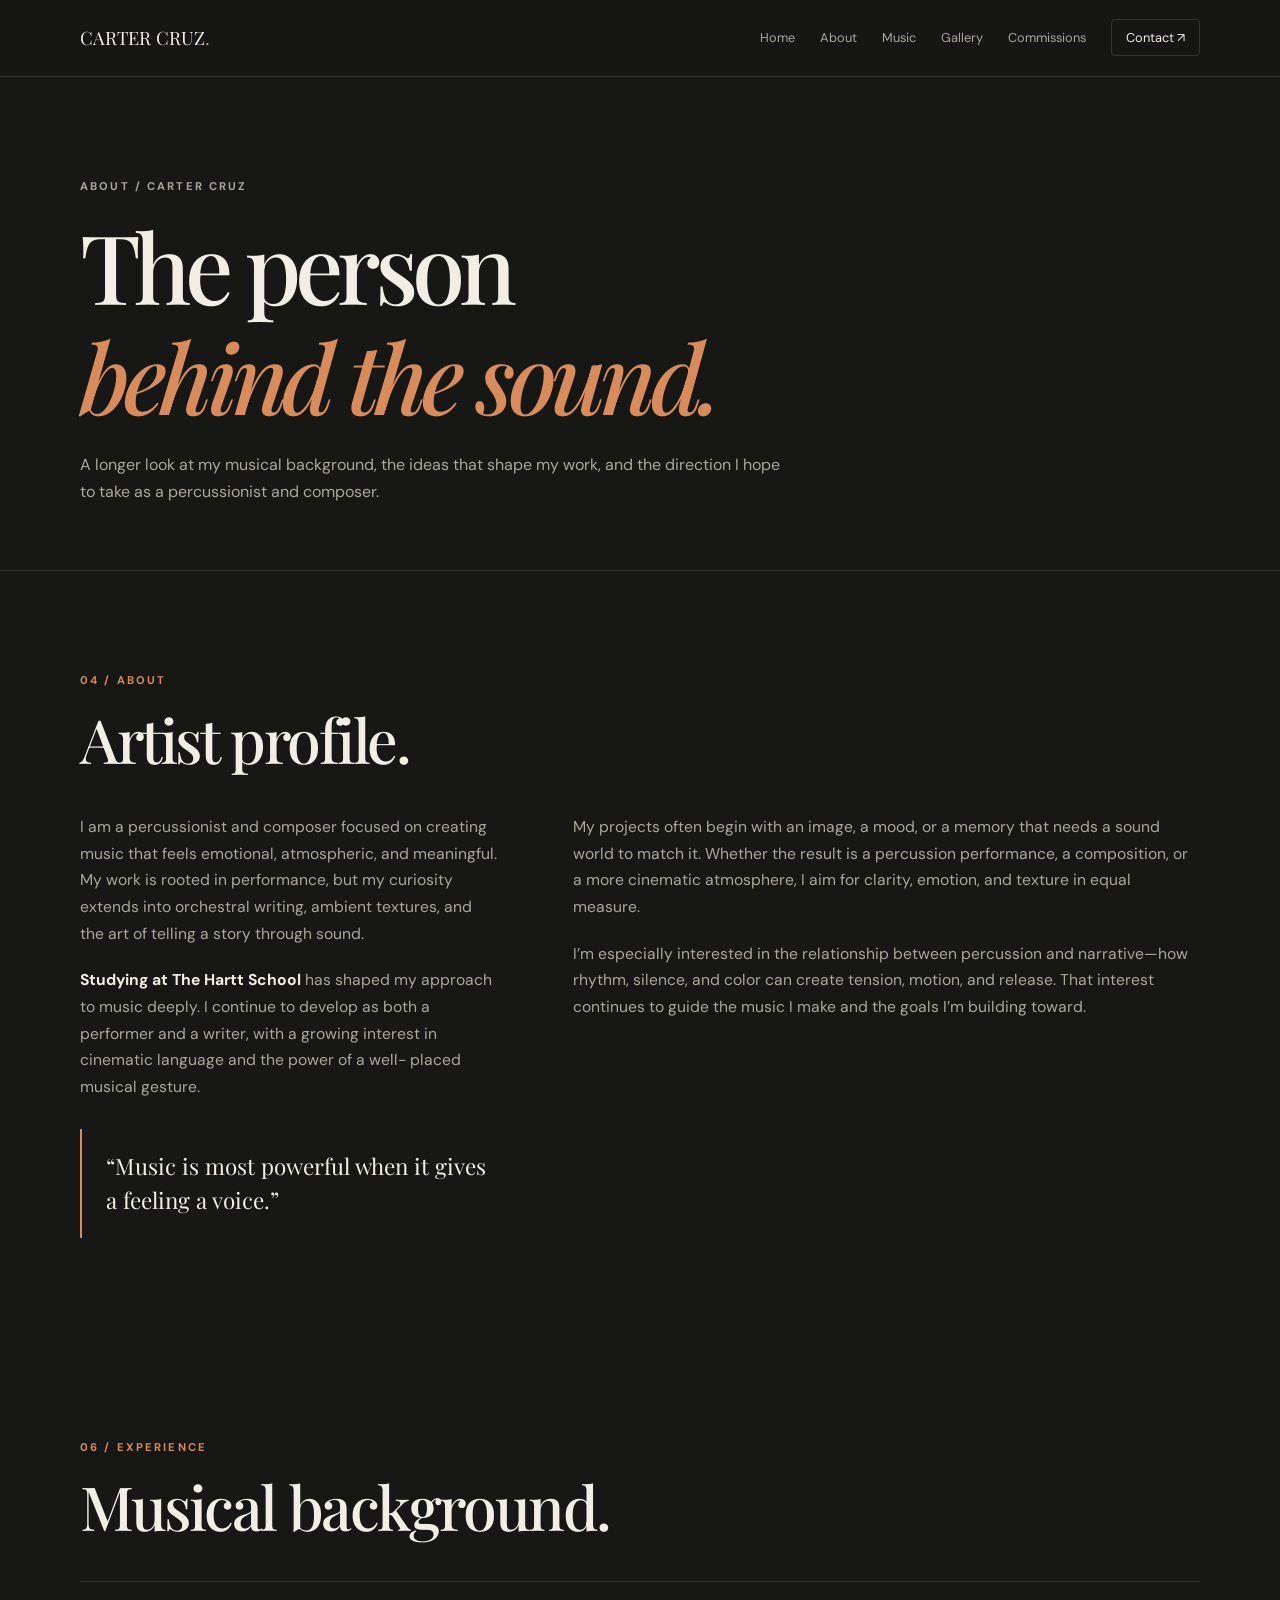
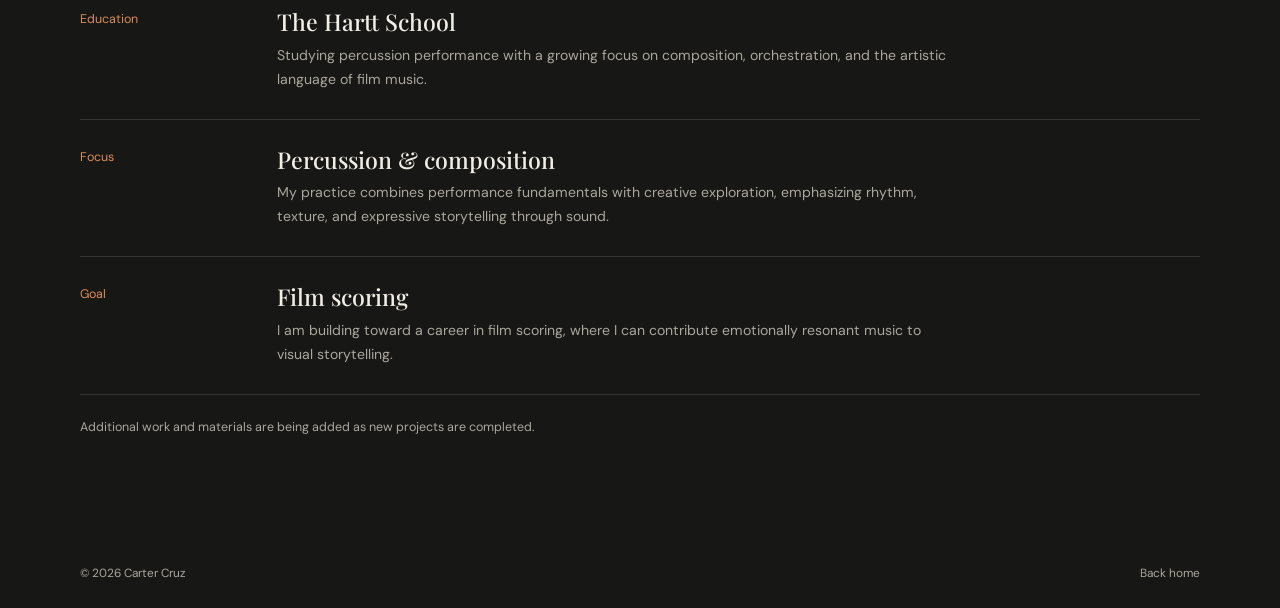
==== about.html @ 33a4e6c2 "Add files via upload" ====
<!DOCTYPE html>
<html lang="en">
<head>
  <meta charset="UTF-8">
  <meta name="viewport" content="width=device-width, initial-scale=1">
  <meta name="theme-color" content="#171715">
  <title>About | Carter Cruz</title>
  <meta name="description" content="Biography and musical background of Carter Cruz.">
  <link rel="preconnect" href="https://fonts.googleapis.com">
  <link rel="preconnect" href="https://fonts.gstatic.com" crossorigin>
  <link href="https://fonts.googleapis.com/css2?family=DM+Sans:wght@400;500;600;700&family=Playfair+Display:ital,wght@0,500;0,600;0,700;1,500&display=swap" rel="stylesheet">
  <link rel="stylesheet" href="styles.css">
</head>
<body>

<header class="site-header">
  <nav class="nav container" aria-label="Main navigation">
    <a class="brand" href="index.html">CARTER CRUZ<span>.</span></a>
    <button class="menu-toggle" id="menuToggle" aria-expanded="false" aria-controls="navLinks" type="button">Menu</button>
    <ul class="nav-links" id="navLinks">
      <li><a href="index.html">Home</a></li>
      <li><a href="about.html">About</a></li>
      <li><a href="music.html">Music</a></li>
      <li><a href="gallery.html">Gallery</a></li>
      <li><a href="commissions.html">Commissions</a></li>
      <li><a class="nav-contact" href="commissions.html#contact">Contact ↗</a></li>
    </ul>
  </nav>
</header>

<main>

<section class="page-hero"><div class="container"><p class="eyebrow">About / Carter Cruz</p><h1>The person<br><em class="accent">behind the sound.</em></h1><p>A longer look at my musical background, the ideas that shape my work, and the direction I hope to take as a percussionist and composer.</p></div></section>
<section class="section container" id="about">
      <div class="section-heading">
        <div>
          <p class="eyebrow">04 / About</p>
          <h2>Artist profile.</h2>
        </div>
      </div>

      <div class="about-grid">
        <div class="about-copy">
          <p>
            I am a percussionist and composer focused on creating music that
            feels emotional, atmospheric, and meaningful. My work is rooted in
            performance, but my curiosity extends into orchestral writing,
            ambient textures, and the art of telling a story through sound.
          </p>
          <p>
            <strong>Studying at The Hartt School</strong> has shaped my approach to
            music deeply. I continue to develop as both a performer and a writer,
            with a growing interest in cinematic language and the power of a well-
            placed musical gesture.
          </p>
          <div class="about-quote">
            “Music is most powerful when it gives a feeling a voice.”
          </div>
        </div>

        <div class="about-copy">
          <p>
            My projects often begin with an image, a mood, or a memory that needs a
            sound world to match it. Whether the result is a percussion performance,
            a composition, or a more cinematic atmosphere, I aim for clarity,
            emotion, and texture in equal measure.
          </p>
          <p>
            I’m especially interested in the relationship between percussion and
            narrative—how rhythm, silence, and color can create tension, motion,
            and release. That interest continues to guide the music I make and the
            goals I’m building toward.
          </p>
        </div>
      </div>
    </section>
<section class="section container" id="experience">
      <div class="section-heading">
        <div>
          <p class="eyebrow">06 / Experience</p>
          <h2>Musical background.</h2>
        </div>
      </div>

      <div class="experience-list">
        <div class="experience-item">
          <div class="experience-label">Education</div>
          <div>
            <h3>The Hartt School</h3>
            <p>
              Studying percussion performance with a growing focus on composition,
              orchestration, and the artistic language of film music.
            </p>
          </div>
        </div>

        <div class="experience-item">
          <div class="experience-label">Focus</div>
          <div>
            <h3>Percussion & composition</h3>
            <p>
              My practice combines performance fundamentals with creative exploration,
              emphasizing rhythm, texture, and expressive storytelling through sound.
            </p>
          </div>
        </div>

        <div class="experience-item">
          <div class="experience-label">Goal</div>
          <div>
            <h3>Film scoring</h3>
            <p>
              I am building toward a career in film scoring, where I can contribute
              emotionally resonant music to visual storytelling.
            </p>
          </div>
        </div>
      </div>

      <p class="credentials-note">
        Additional work and materials are being added as new projects are completed.
      </p>
    </section>

</main>
<footer><div class="container footer-inner"><span>© 2026 Carter Cruz</span><a href="index.html">Back home</a></div></footer>

<script>
const menuToggle = document.getElementById('menuToggle');
const navLinks = document.getElementById('navLinks');
if (menuToggle && navLinks) {
  menuToggle.addEventListener('click', () => {
    const isOpen = navLinks.classList.toggle('open');
    menuToggle.setAttribute('aria-expanded', String(isOpen));
  });
  navLinks.querySelectorAll('a').forEach(link => {
    link.addEventListener('click', () => {
      navLinks.classList.remove('open');
      menuToggle.setAttribute('aria-expanded', 'false');
    });
  });
}
</script>

</body>
</html>
---- styles.css ----
:root {
      --bg: #171715;
      --surface: #20201d;
      --surface2: #292923;
      --text: #f1eee6;
      --muted: #aaa79d;
      --accent: #d88c5b;
      --line: rgba(241,238,230,.13);
      --serif: "Playfair Display", Georgia, serif;
      --sans: "DM Sans", sans-serif;
      --width: 1120px;
    }

    * { box-sizing: border-box; margin: 0; padding: 0; }

    html {
      scroll-behavior: smooth;
      scroll-padding-top: 90px;
    }

    body {
      background: var(--bg);
      color: var(--text);
      font-family: var(--sans);
      line-height: 1.7;
      -webkit-font-smoothing: antialiased;
    }

    a { color: inherit; text-decoration: none; }

    a:focus-visible, button:focus-visible {
      outline: 2px solid var(--accent);
      outline-offset: 5px;
    }

    .container {
      width: min(var(--width), calc(100% - 48px));
      margin-inline: auto;
    }

    .eyebrow {
      color: var(--accent);
      text-transform: uppercase;
      letter-spacing: .19em;
      font-size: .7rem;
      font-weight: 700;
    }

    h1, h2, h3 { font-weight: 500; line-height: 1.15; }
    h1, h2, .serif { font-family: var(--serif); }

    h2 {
      font-size: clamp(2.2rem, 5vw, 3.8rem);
      letter-spacing: -.04em;
    }

    .section { padding: 100px 0; }
    .muted { color: var(--muted); }
    .accent { color: var(--accent); }

    /* Navigation */

    .site-header {
      position: sticky;
      top: 0;
      z-index: 10;
      background: rgba(23,23,21,.94);
      backdrop-filter: blur(16px);
      border-bottom: 1px solid var(--line);
    }

    .nav {
      min-height: 76px;
      display: flex;
      align-items: center;
      justify-content: space-between;
      gap: 24px;
    }

    .brand {
      font-family: var(--serif);
      font-size: 1.15rem;
      white-space: nowrap;
    }

    .brand span { color: var(--accent); }

    .nav-links {
      display: flex;
      align-items: center;
      gap: 25px;
      list-style: none;
      color: var(--muted);
      font-size: .8rem;
    }

    .nav-links a:hover, .social-link:hover { color: var(--accent); }

    .nav-links .nav-contact {
      border: 1px solid var(--line);
      padding: 9px 14px;
      border-radius: 4px;
      color: var(--text);
    }

    .menu-toggle {
      display: none;
      border: 1px solid var(--line);
      border-radius: 4px;
      padding: 8px 12px;
      background: transparent;
      color: var(--text);
      cursor: pointer;
    }

    /* Hero */

    .hero {
      min-height: 680px;
      display: flex;
      align-items: center;
      position: relative;
      overflow: hidden;
      padding-top: 90px;
      padding-bottom: 75px;
    }

    .hero::before {
      content: "";
      position: absolute;
      width: 520px;
      height: 520px;
      right: -180px;
      top: 60px;
      border: 1px solid rgba(216,140,91,.18);
      border-radius: 50%;
      box-shadow: 0 0 0 60px rgba(216,140,91,.025),
                  0 0 0 120px rgba(216,140,91,.018);
      pointer-events: none;
    }

    .hero-content { max-width: 900px; position: relative; z-index: 1; }

    .hero-kicker {
      display: flex;
      align-items: center;
      gap: 12px;
      margin-bottom: 26px;
    }

    .status-dot {
      width: 7px;
      height: 7px;
      background: var(--accent);
      border-radius: 50%;
    }

    .hero h1 {
      font-size: clamp(4rem, 10vw, 8rem);
      letter-spacing: -.075em;
      line-height: .99;
      margin-bottom: 28px;
    }

    .hero h1 em, .contact h2 em {
      color: var(--accent);
      font-weight: 500;
    }

    .hero-description {
      max-width: 590px;
      color: var(--muted);
      font-size: 1.04rem;
      margin-bottom: 32px;
    }

    .button-row {
      display: flex;
      flex-wrap: wrap;
      align-items: center;
      gap: 13px;
    }

    .button {
      display: inline-flex;
      align-items: center;
      justify-content: center;
      gap: 10px;
      padding: 13px 19px;
      border: 1px solid var(--line);
      border-radius: 4px;
      font-size: .83rem;
      font-weight: 600;
      transition: transform .2s, background .2s;
    }

    .button:hover { transform: translateY(-2px); }

    .button-primary {
      background: var(--accent);
      color: #171715;
      border-color: var(--accent);
    }

    .button-primary:hover { background: #e8a476; }

    .hero-bottom {
      margin-top: 75px;
      padding-top: 20px;
      border-top: 1px solid var(--line);
      display: flex;
      flex-wrap: wrap;
      gap: 15px 26px;
    }

    .hero-bottom span {
      color: var(--muted);
      font-size: .73rem;
      letter-spacing: .04em;
    }

    .hero-bottom span::before {
      content: "✳";
      color: var(--accent);
      margin-right: 9px;
    }

    /* Section headings */

    .section-heading {
      display: flex;
      align-items: end;
      justify-content: space-between;
      gap: 28px;
      margin-bottom: 40px;
    }

    .section-heading h2 { margin-top: 14px; }

    .section-heading > p {
      max-width: 400px;
      color: var(--muted);
      font-size: .91rem;
    }

    /* Featured composition */

    .featured {
      background:
        radial-gradient(ellipse at 100% 0%, rgba(216,140,91,.09), transparent 45%),
        #1c1c19;
      border-block: 1px solid var(--line);
    }

    .featured-grid {
      display: grid;
      grid-template-columns: 1fr 1fr;
      gap: 65px;
      align-items: center;
    }

    .featured-art {
      aspect-ratio: 1 / 1;
      padding: 26px;
      display: flex;
      flex-direction: column;
      justify-content: space-between;
      position: relative;
      overflow: hidden;
      background:
        radial-gradient(ellipse at 50% 45%, rgba(216,140,91,.22), transparent 43%),
        linear-gradient(145deg, #33332c, #191917 75%);
      border: 1px solid var(--line);
    }

    .featured-art::before, .featured-art::after {
      content: "";
      position: absolute;
      width: 66%;
      aspect-ratio: 1;
      left: 17%;
      top: 17%;
      border: 1px solid rgba(216,140,91,.27);
      border-radius: 50%;
    }

    .featured-art::after {
      width: 43%;
      left: 28.5%;
      top: 28.5%;
      border-color: rgba(241,238,230,.18);
    }

    .art-top, .art-bottom {
      position: relative;
      z-index: 1;
      display: flex;
      justify-content: space-between;
      gap: 12px;
      color: var(--muted);
      font-size: .68rem;
      letter-spacing: .12em;
      text-transform: uppercase;
    }

    .art-center {
      position: relative;
      z-index: 1;
      font-family: var(--serif);
      font-size: clamp(2.7rem, 6vw, 5rem);
      line-height: 1;
      letter-spacing: -.06em;
      text-align: center;
    }

    .featured-copy h2 { margin: 16px 0 20px; }

    .featured-copy > p:not(.eyebrow) {
      color: var(--muted);
      margin-bottom: 18px;
    }

    .note {
      margin: 24px 0;
      padding: 14px 16px;
      background: rgba(255,255,255,.025);
      border-left: 2px solid var(--accent);
      color: var(--muted);
      font-size: .8rem;
    }

    /* Audio portfolio */

    .audio-list {
      display: grid;
      grid-template-columns: 1fr;
      gap: 16px;
    }

    .audio-card {
      display: grid;
      grid-template-columns: 65px 1fr;
      gap: 20px;
      padding: 24px;
      background: var(--surface);
      border: 1px solid var(--line);
      border-radius: 5px;
      align-items: start;
    }

    .audio-number {
      width: 55px;
      height: 55px;
      display: grid;
      place-items: center;
      background: var(--surface2);
      color: var(--accent);
      font-family: var(--serif);
      font-size: 1.5rem;
    }

    .audio-info h3 {
      font-family: var(--serif);
      font-size: 1.45rem;
      margin-bottom: 5px;
    }

    .audio-meta {
      color: var(--accent);
      font-size: .68rem;
      letter-spacing: .12em;
      text-transform: uppercase;
      margin-bottom: 10px;
    }

    .audio-info > p:not(.audio-meta) {
      color: var(--muted);
      font-size: .86rem;
      margin-bottom: 15px;
    }

    audio {
      display: block;
      width: 100%;
      max-width: 560px;
      height: 42px;
      accent-color: var(--accent);
    }

    .audio-help {
      color: var(--muted);
      font-size: .78rem;
      margin-top: 22px;
    }

    /* General project cards */

    .portfolio {
      background: #1c1c19;
      border-block: 1px solid var(--line);
    }

    .project-grid {
      display: grid;
      grid-template-columns: repeat(2, minmax(0, 1fr));
      gap: 22px;
    }

    .project {
      overflow: hidden;
      background: var(--surface);
      border: 1px solid var(--line);
      border-radius: 5px;
      transition: border-color .2s, transform .2s;
    }

    .project:hover {
      border-color: rgba(216,140,91,.55);
      transform: translateY(-3px);
    }

    .project-art {
      aspect-ratio: 16 / 9;
      padding: 22px;
      display: flex;
      align-items: end;
      justify-content: space-between;
      background:
        radial-gradient(ellipse at 80% 20%, rgba(216,140,91,.2), transparent 40%),
        linear-gradient(140deg, #30302a, #191917);
      border-bottom: 1px solid var(--line);
    }

    .project-number {
      font-family: var(--serif);
      font-size: 3.4rem;
      line-height: 1;
      color: rgba(241,238,230,.75);
    }

    .project-type {
      color: var(--accent);
      font-size: .66rem;
      letter-spacing: .14em;
      text-transform: uppercase;
    }

    .project-body { padding: 24px; }

    .project-meta {
      color: var(--accent);
      font-size: .68rem;
      letter-spacing: .12em;
      text-transform: uppercase;
    }

    .project h3 {
      font-family: var(--serif);
      font-size: 1.6rem;
      margin: 10px 0;
    }

    .project-body > p:not(.project-meta) {
      color: var(--muted);
      font-size: .87rem;
      margin-bottom: 20px;
    }

    .text-link {
      display: inline-flex;
      align-items: center;
      gap: 9px;
      font-size: .81rem;
      font-weight: 600;
    }

    .text-link span {
      color: var(--accent);
      transition: transform .2s;
    }

    .text-link:hover span { transform: translateX(4px); }

    /* About */

    .about-grid {
      display: grid;
      grid-template-columns: .8fr 1.2fr;
      gap: 75px;
      align-items: start;
    }

    .about-copy p {
      color: var(--muted);
      font-size: .98rem;
      margin-bottom: 20px;
    }

    .about-copy strong { color: var(--text); }

    .about-quote {
      margin-top: 28px;
      padding: 20px 0 20px 24px;
      border-left: 2px solid var(--accent);
      font-family: var(--serif);
      font-size: 1.4rem;
      line-height: 1.55;
    }

    /* Commissions */

    .commissions {
      background:
        radial-gradient(ellipse at 100% 100%, rgba(216,140,91,.09), transparent 50%),
        #1c1c19;
      border-block: 1px solid var(--line);
    }

    .commission-grid {
      display: grid;
      grid-template-columns: 1fr 1fr;
      gap: 60px;
      align-items: start;
    }

    .commission-copy h2 { margin: 16px 0 22px; }

    .commission-copy > p:not(.eyebrow) {
      color: var(--muted);
      margin-bottom: 18px;
    }

    .specialty-list {
      display: grid;
      gap: 0;
      border-top: 1px solid var(--line);
    }

    .specialty {
      padding: 17px 0;
      border-bottom: 1px solid var(--line);
      display: flex;
      justify-content: space-between;
      align-items: center;
      gap: 15px;
    }

    .specialty span:first-child {
      font-family: var(--serif);
      font-size: 1.15rem;
    }

    .specialty span:last-child {
      color: var(--accent);
      font-size: .72rem;
      text-align: right;
    }

    /* Experience */

    .experience-list { border-top: 1px solid var(--line); }

    .experience-item {
      display: grid;
      grid-template-columns: 165px 1fr;
      gap: 32px;
      padding: 27px 0;
      border-bottom: 1px solid var(--line);
    }

    .experience-label {
      color: var(--accent);
      font-size: .78rem;
    }

    .experience-item h3 {
      font-family: var(--serif);
      font-size: 1.45rem;
      margin-bottom: 8px;
    }

    .experience-item p {
      color: var(--muted);
      font-size: .88rem;
      max-width: 680px;
    }

    .credentials-note {
      margin-top: 22px;
      color: var(--muted);
      font-size: .78rem;
    }

    /* Contact */

    .contact {
      background:
        radial-gradient(ellipse at 50% 100%, rgba(216,140,91,.11), transparent 55%),
        #20201d;
      border-top: 1px solid var(--line);
      text-align: center;
    }

    .contact-inner { max-width: 750px; margin: auto; }

    .contact h2 { margin: 20px 0; }

    .contact-inner > p:not(.eyebrow) {
      max-width: 550px;
      margin: 0 auto 26px;
      color: var(--muted);
    }

    .contact .button-row { justify-content: center; }

    .business-email {
      display: inline-block;
      color: var(--text);
      border-bottom: 1px solid var(--accent);
      padding: 5px 0;
      margin-top: 23px;
      font-size: 1rem;
      user-select: text;
      overflow-wrap: anywhere;
    }

    .email-caption {
      color: var(--muted);
      font-size: .72rem;
      margin-top: 6px;
    }

    .social-links {
      display: flex;
      flex-wrap: wrap;
      justify-content: center;
      gap: 24px;
      margin-top: 28px;
    }

    .social-link {
      color: var(--muted);
      font-size: .82rem;
    }

    /* Footer */

    footer {
      padding: 25px 0;
      color: var(--muted);
      font-size: .74rem;
    }

    .footer-inner {
      display: flex;
      align-items: center;
      justify-content: space-between;
      gap: 20px;
    }

    .footer-inner a:hover { color: var(--accent); }

    /* Mobile */

    @media (max-width: 760px) {
      .container { width: calc(100% - 36px); }
      .section { padding: 72px 0; }
      .nav { min-height: 68px; }

      .menu-toggle { display: block; }

      .nav-links {
        display: none;
        position: absolute;
        top: 68px;
        left: 0;
        right: 0;
        padding: 24px;
        flex-direction: column;
        align-items: stretch;
        gap: 20px;
        background: var(--bg);
        border-bottom: 1px solid var(--line);
      }

      .nav-links.open { display: flex; }
      .nav-links .nav-contact { display: block; text-align: center; }

      .hero { min-height: auto; padding-top: 100px; }

      .hero::before {
        width: 320px;
        height: 320px;
        right: -235px;
        top: 75px;
      }

      .hero h1 { font-size: clamp(3.4rem, 13vw, 5.5rem); }

      .hero-bottom { margin-top: 55px; }

      .section-heading {
        flex-direction: column;
        align-items: start;
      }

      .featured-grid, .commission-grid, .about-grid {
        grid-template-columns: 1fr;
        gap: 32px;
      }

      .featured-art { max-width: 500px; width: 100%; margin: auto; }
      .project-grid { grid-template-columns: 1fr; }

      .audio-card {
        grid-template-columns: 44px 1fr;
        gap: 14px;
        padding: 17px;
      }

      .audio-number {
        width: 42px;
        height: 42px;
        font-size: 1.2rem;
      }

      .experience-item {
        grid-template-columns: 1fr;
        gap: 8px;
      }

      .footer-inner { flex-direction: column; align-items: start; }
    }

    @media (prefers-reduced-motion: reduce) {
      html { scroll-behavior: auto; }
      *, *::before, *::after { transition: none !important; }
    }
  

.page-hero { padding: 100px 0 65px; border-bottom: 1px solid var(--line); }
.page-hero h1 { font-size: clamp(3rem, 8vw, 6rem); letter-spacing: -.06em; margin: 14px 0 20px; }
.page-hero p { max-width: 700px; color: var(--muted); }
.page-links { display: grid; grid-template-columns: repeat(2,minmax(0,1fr)); gap: 20px; margin-top: 34px; }
.page-link-card { display:block; padding: 26px; background:var(--surface); border:1px solid var(--line); border-radius:5px; }
.page-link-card:hover { border-color: rgba(216,140,91,.55); }
.page-link-card h2 { font-size: 1.8rem; margin: 10px 0; }
.page-link-card p { color:var(--muted); font-size:.9rem; }
.gallery-grid { display:grid; grid-template-columns:repeat(3,minmax(0,1fr)); gap:18px; }
.gallery-item { background:var(--surface); border:1px solid var(--line); overflow:hidden; }
.gallery-item img { width:100%; aspect-ratio:4/5; object-fit:cover; display:block; background:var(--surface2); }
.gallery-item figcaption { padding:14px; color:var(--muted); font-size:.82rem; }
.gallery-placeholder { aspect-ratio:4/5; display:flex; flex-direction:column; align-items:center; justify-content:center; gap:12px; padding:20px; text-align:center; background:linear-gradient(145deg,#30302a,#191917); color:var(--muted); }
.gallery-placeholder strong { color:var(--accent); font-family:var(--serif); font-size:1.25rem; }
.page-copy { max-width:850px; }
.page-copy p { color:var(--muted); margin-bottom:22px; }
.page-copy h2 { font-size:2rem; margin:38px 0 16px; }
.page-copy .about-quote { color:var(--text); }
@media (max-width:760px) {
  .page-links, .gallery-grid { grid-template-columns:1fr; }
  .gallery-grid { grid-template-columns:repeat(2,minmax(0,1fr)); }
}
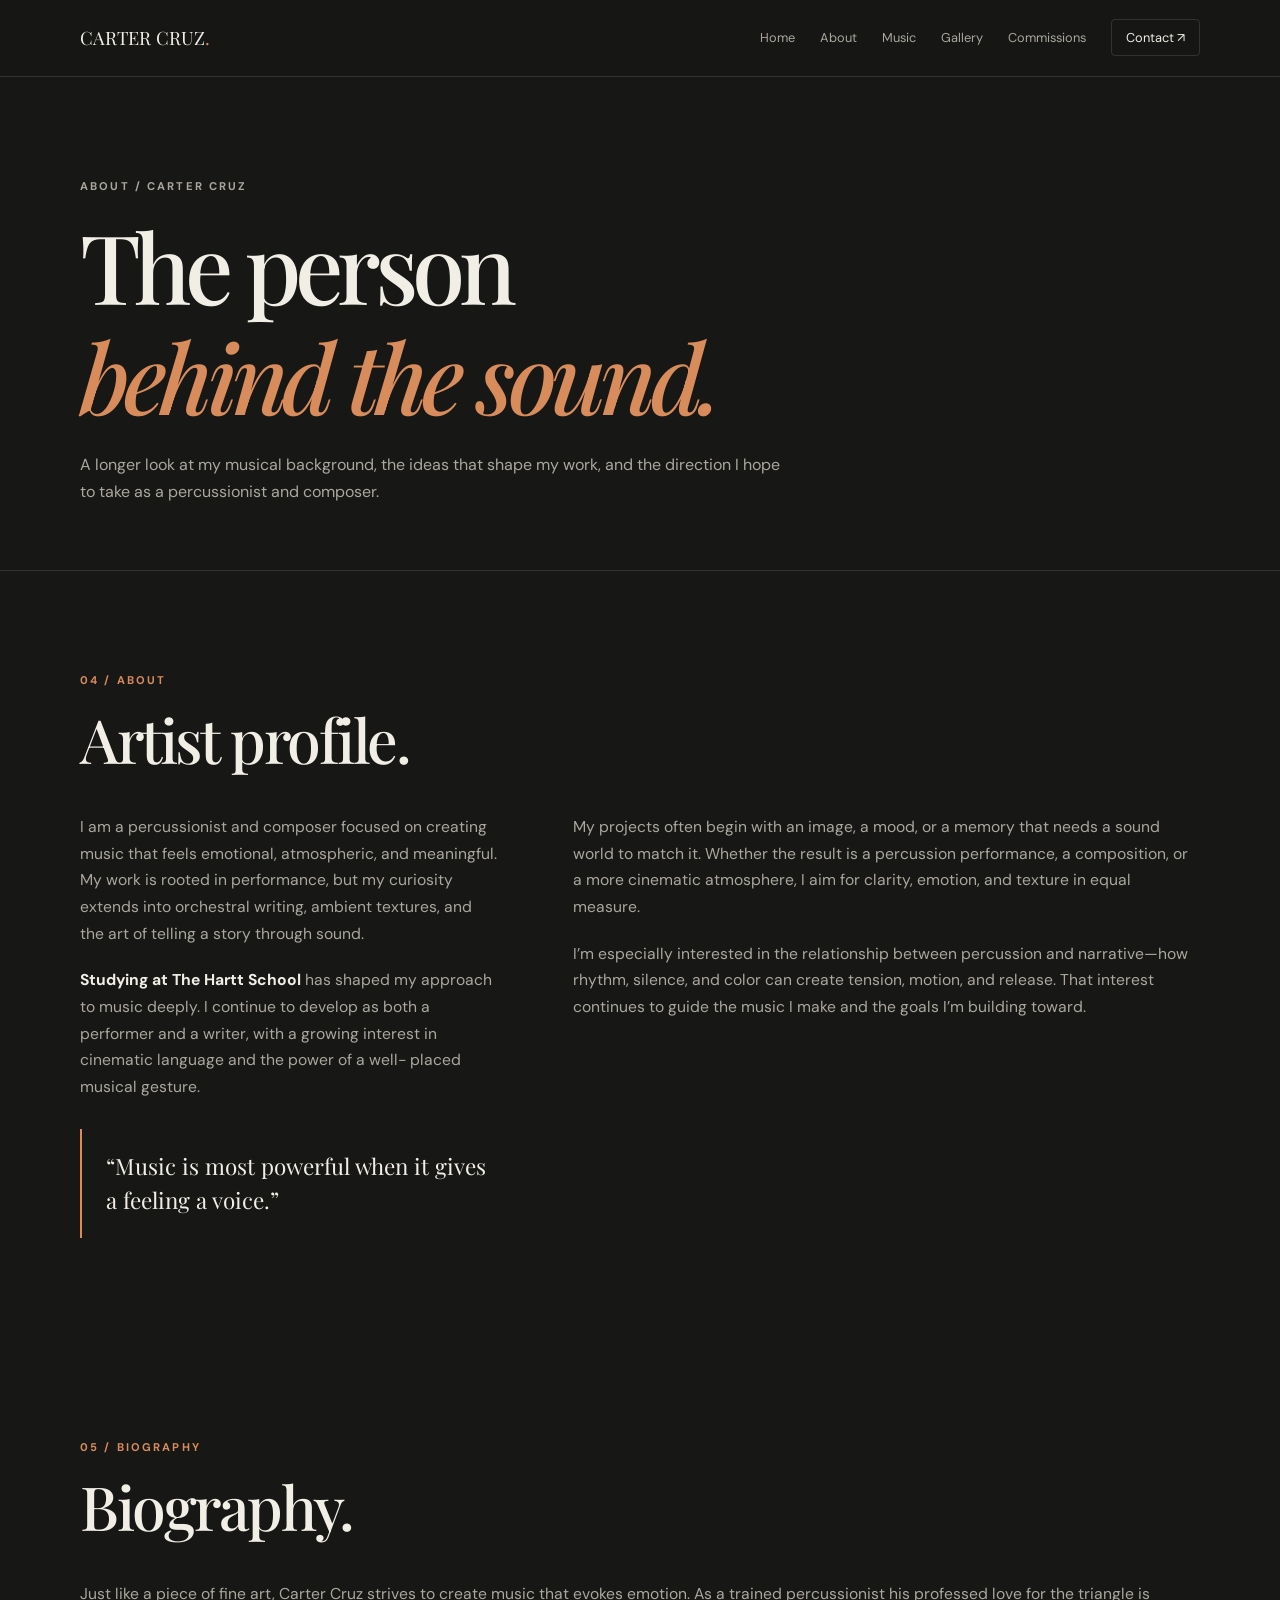
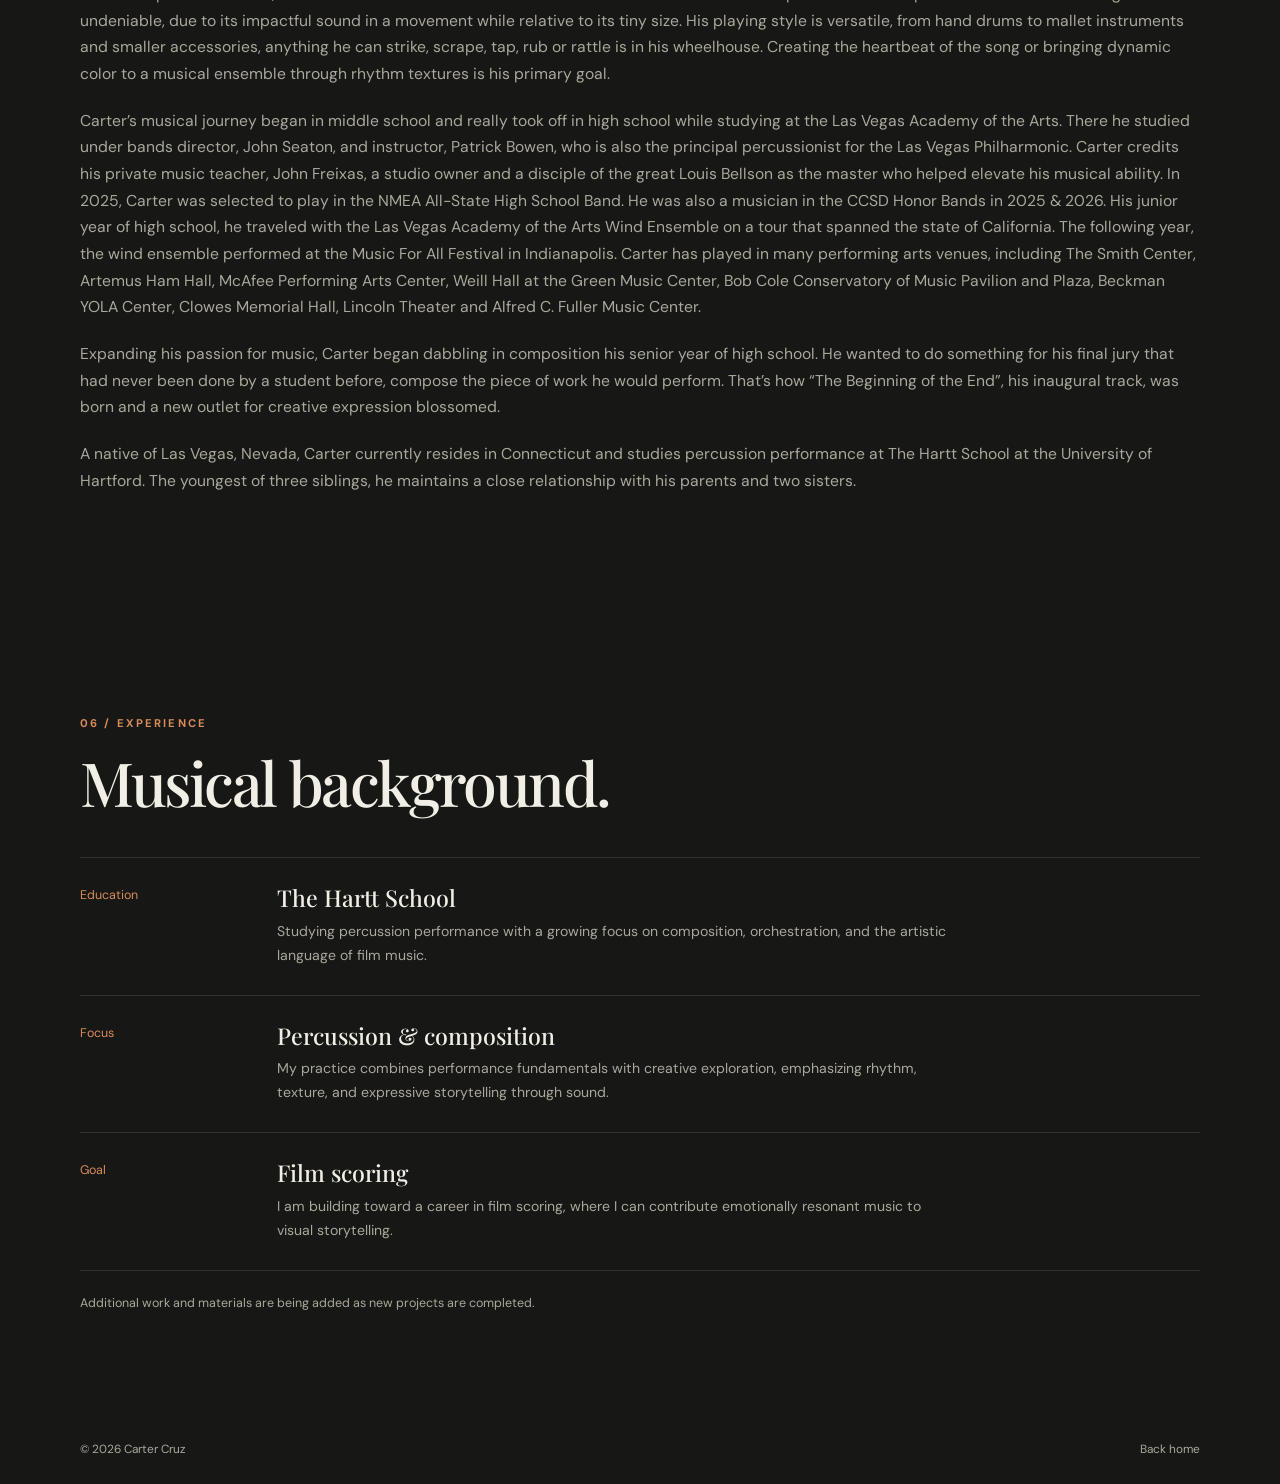
==== commit 646feaf6: "Add biography section for Carter Cruz Added a biography section detailing Carter Cruz's musical jour" ====
--- a/about.html
+++ b/about.html
@@ -74,6 +74,28 @@
         </div>
       </div>
     </section>
+
+
+<section class="section container" id="biography">
+  <div class="section-heading">
+    <div>
+      <p class="eyebrow">05 / Biography</p>
+      <h2>Biography.</h2>
+    </div>
+  </div>
+
+  <div class="about-copy biography-copy">
+    <p>Just like a piece of fine art, Carter Cruz strives to create music that evokes emotion. As a trained percussionist his professed love for the triangle is undeniable, due to its impactful sound in a movement while relative to its tiny size. His playing style is versatile, from hand drums to mallet instruments and smaller accessories, anything he can strike, scrape, tap, rub or rattle is in his wheelhouse. Creating the heartbeat of the song or bringing dynamic color to a musical ensemble through rhythm textures is his primary goal.</p>
+
+    <p>Carter’s musical journey began in middle school and really took off in high school while studying at the Las Vegas Academy of the Arts. There he studied under bands director, John Seaton, and instructor, Patrick Bowen, who is also the principal percussionist for the Las Vegas Philharmonic. Carter credits his private music teacher, John Freixas, a studio owner and a disciple of the great Louis Bellson as the master who helped elevate his musical ability. In 2025, Carter was selected to play in the NMEA All-State High School Band. He was also a musician in the CCSD Honor Bands in 2025 &amp; 2026. His junior year of high school, he traveled with the Las Vegas Academy of the Arts Wind Ensemble on a tour that spanned the state of California. The following year, the wind ensemble performed at the Music For All Festival in Indianapolis. Carter has played in many performing arts venues, including The Smith Center, Artemus Ham Hall, McAfee Performing Arts Center, Weill Hall at the Green Music Center, Bob Cole Conservatory of Music Pavilion and Plaza, Beckman YOLA Center, Clowes Memorial Hall, Lincoln Theater and Alfred C. Fuller Music Center.</p>
+
+    <p>Expanding his passion for music, Carter began dabbling in composition his senior year of high school. He wanted to do something for his final jury that had never been done by a student before, compose the piece of work he would perform. That’s how “The Beginning of the End”, his inaugural track, was born and a new outlet for creative expression blossomed.</p>
+
+    <p>A native of Las Vegas, Nevada, Carter currently resides in Connecticut and studies percussion performance at The Hartt School at the University of Hartford. The youngest of three siblings, he maintains a close relationship with his parents and two sisters.</p>
+  </div>
+</section>
+
+  
 <section class="section container" id="experience">
       <div class="section-heading">
         <div>
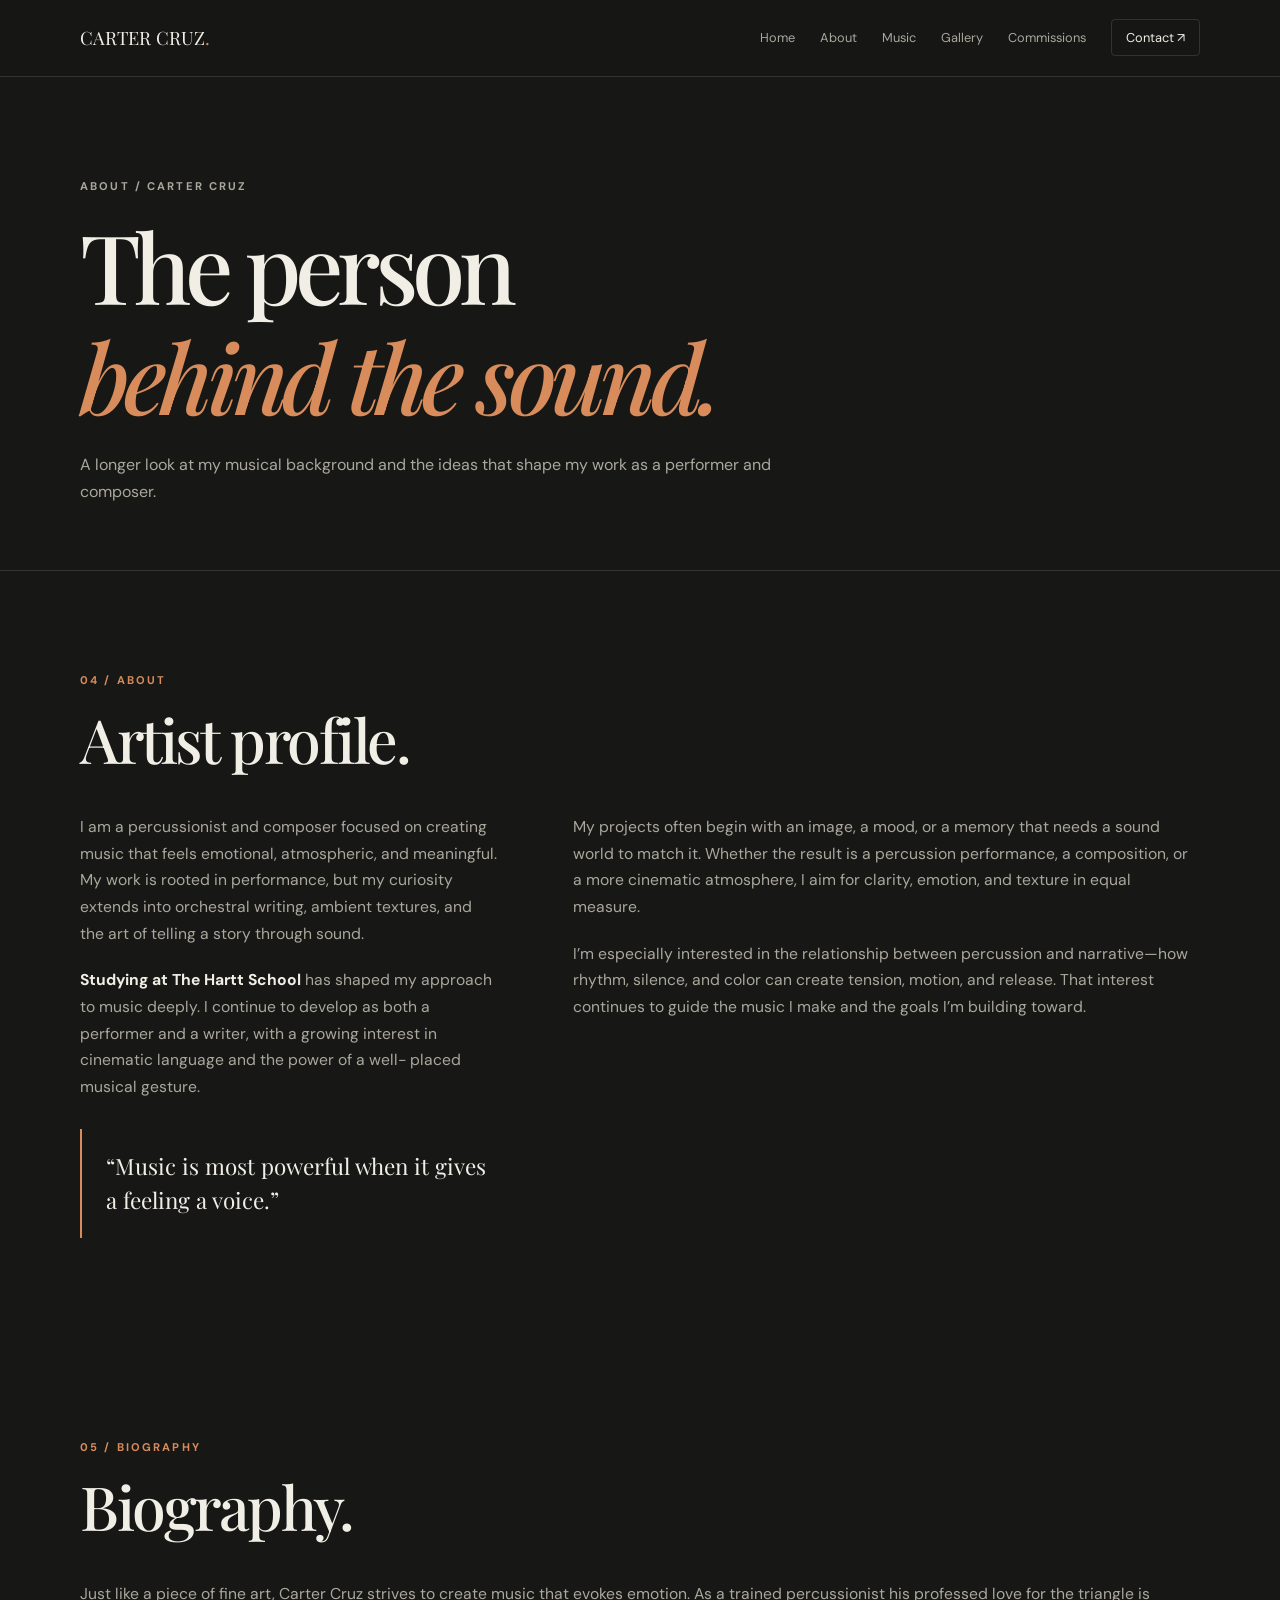
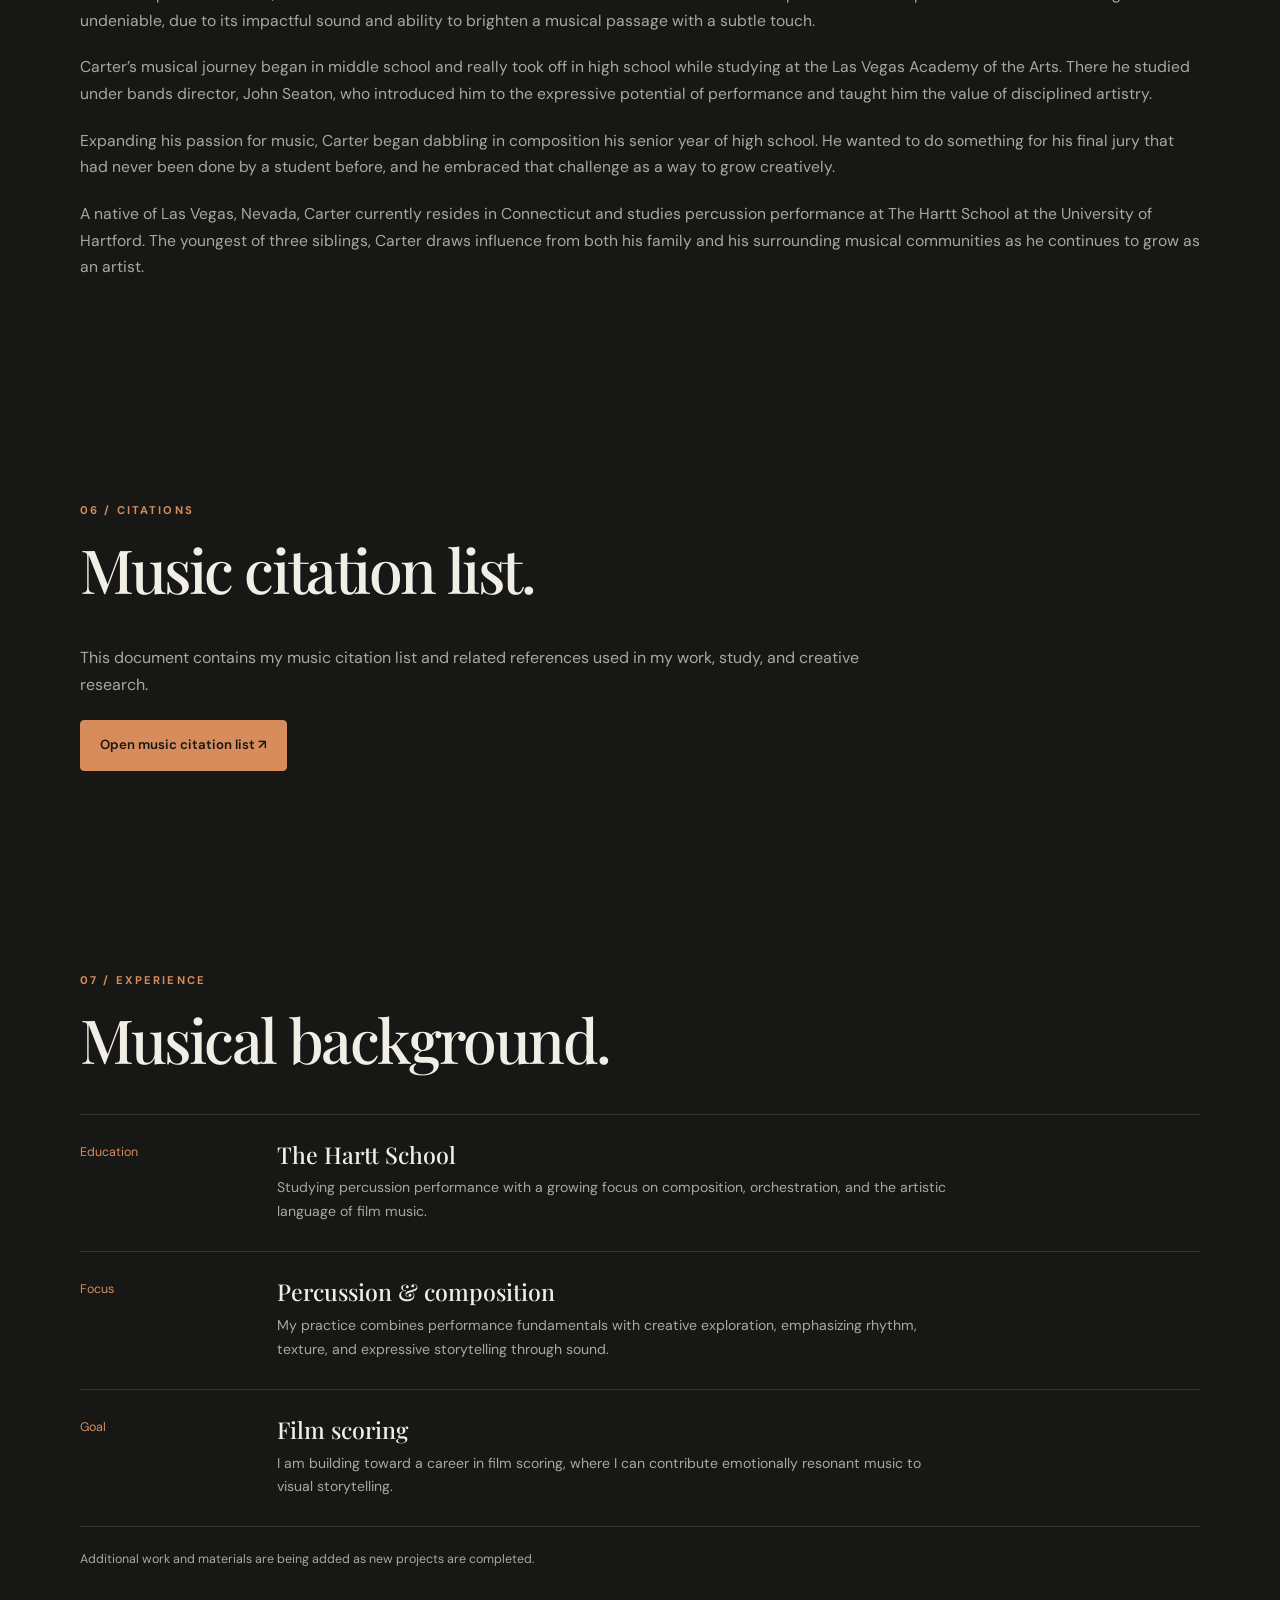
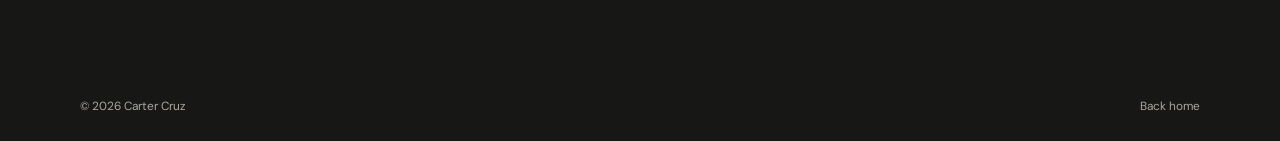
==== commit 6a11433b: "Add the Google Sheets music citation list to the About page" ====
--- a/about.html
+++ b/about.html
@@ -30,7 +30,8 @@
 
 <main>
 
-<section class="page-hero"><div class="container"><p class="eyebrow">About / Carter Cruz</p><h1>The person<br><em class="accent">behind the sound.</em></h1><p>A longer look at my musical background, the ideas that shape my work, and the direction I hope to take as a percussionist and composer.</p></div></section>
+<section class="page-hero"><div class="container"><p class="eyebrow">About / Carter Cruz</p><h1>The person<br><em class="accent">behind the sound.</em></h1><p>A longer look at my musical background and the ideas that shape my work as a performer and composer.</p></div></section>
+
 <section class="section container" id="about">
       <div class="section-heading">
         <div>
@@ -85,21 +86,48 @@
   </div>
 
   <div class="about-copy biography-copy">
-    <p>Just like a piece of fine art, Carter Cruz strives to create music that evokes emotion. As a trained percussionist his professed love for the triangle is undeniable, due to its impactful sound in a movement while relative to its tiny size. His playing style is versatile, from hand drums to mallet instruments and smaller accessories, anything he can strike, scrape, tap, rub or rattle is in his wheelhouse. Creating the heartbeat of the song or bringing dynamic color to a musical ensemble through rhythm textures is his primary goal.</p>
+    <p>Just like a piece of fine art, Carter Cruz strives to create music that evokes emotion. As a trained percussionist his professed love for the triangle is undeniable, due to its impactful sound and ability to brighten a musical passage with a subtle touch.</p>
 
-    <p>Carter’s musical journey began in middle school and really took off in high school while studying at the Las Vegas Academy of the Arts. There he studied under bands director, John Seaton, and instructor, Patrick Bowen, who is also the principal percussionist for the Las Vegas Philharmonic. Carter credits his private music teacher, John Freixas, a studio owner and a disciple of the great Louis Bellson as the master who helped elevate his musical ability. In 2025, Carter was selected to play in the NMEA All-State High School Band. He was also a musician in the CCSD Honor Bands in 2025 &amp; 2026. His junior year of high school, he traveled with the Las Vegas Academy of the Arts Wind Ensemble on a tour that spanned the state of California. The following year, the wind ensemble performed at the Music For All Festival in Indianapolis. Carter has played in many performing arts venues, including The Smith Center, Artemus Ham Hall, McAfee Performing Arts Center, Weill Hall at the Green Music Center, Bob Cole Conservatory of Music Pavilion and Plaza, Beckman YOLA Center, Clowes Memorial Hall, Lincoln Theater and Alfred C. Fuller Music Center.</p>
+    <p>Carter’s musical journey began in middle school and really took off in high school while studying at the Las Vegas Academy of the Arts. There he studied under bands director, John Seaton, who introduced him to the expressive potential of performance and taught him the value of disciplined artistry.</p>
 
-    <p>Expanding his passion for music, Carter began dabbling in composition his senior year of high school. He wanted to do something for his final jury that had never been done by a student before, compose the piece of work he would perform. That’s how “The Beginning of the End”, his inaugural track, was born and a new outlet for creative expression blossomed.</p>
+    <p>Expanding his passion for music, Carter began dabbling in composition his senior year of high school. He wanted to do something for his final jury that had never been done by a student before, and he embraced that challenge as a way to grow creatively.</p>
 
-    <p>A native of Las Vegas, Nevada, Carter currently resides in Connecticut and studies percussion performance at The Hartt School at the University of Hartford. The youngest of three siblings, he maintains a close relationship with his parents and two sisters.</p>
+    <p>A native of Las Vegas, Nevada, Carter currently resides in Connecticut and studies percussion performance at The Hartt School at the University of Hartford. The youngest of three siblings, Carter draws influence from both his family and his surrounding musical communities as he continues to grow as an artist.</p>
   </div>
 </section>
 
-  
+<section class="section container" id="citations">
+  <div class="section-heading">
+    <div>
+      <p class="eyebrow">06 / Citations</p>
+      <h2>Music citation list.</h2>
+    </div>
+  </div>
+
+  <div class="page-copy">
+    <p>
+      This document contains my music citation list and related references used in my work,
+      study, and creative research.
+    </p>
+
+    <div class="button-row" style="margin-top: 18px;">
+      <a
+        class="button button-primary"
+        href="https://docs.google.com/spreadsheets/d/15oT3SRur-8u9ufpNJPtWyW6r4LO5r2bPsPlDtly7mJk/edit?usp=sharing"
+        target="_blank"
+        rel="noopener noreferrer"
+      >
+        Open music citation list ↗
+      </a>
+    </div>
+  </div>
+</section>
+
+
 <section class="section container" id="experience">
       <div class="section-heading">
         <div>
-          <p class="eyebrow">06 / Experience</p>
+          <p class="eyebrow">07 / Experience</p>
           <h2>Musical background.</h2>
         </div>
       </div>
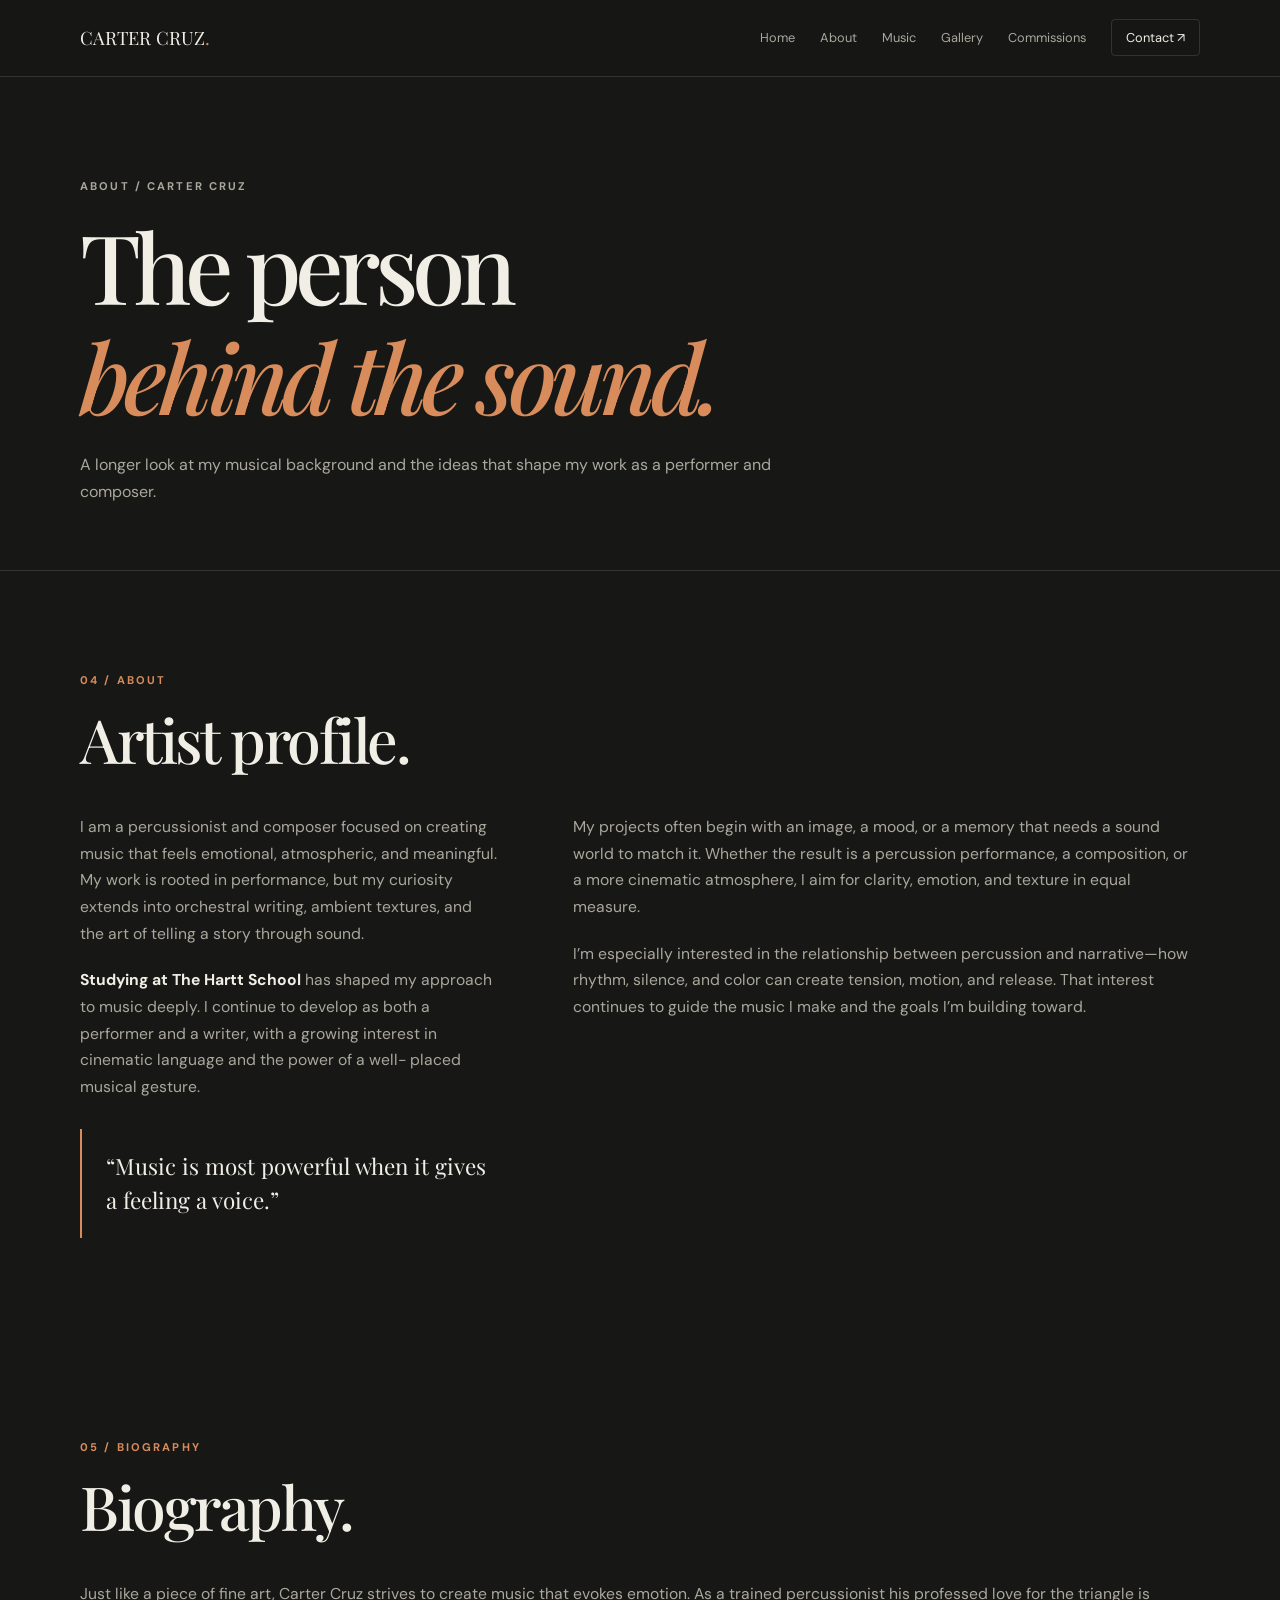
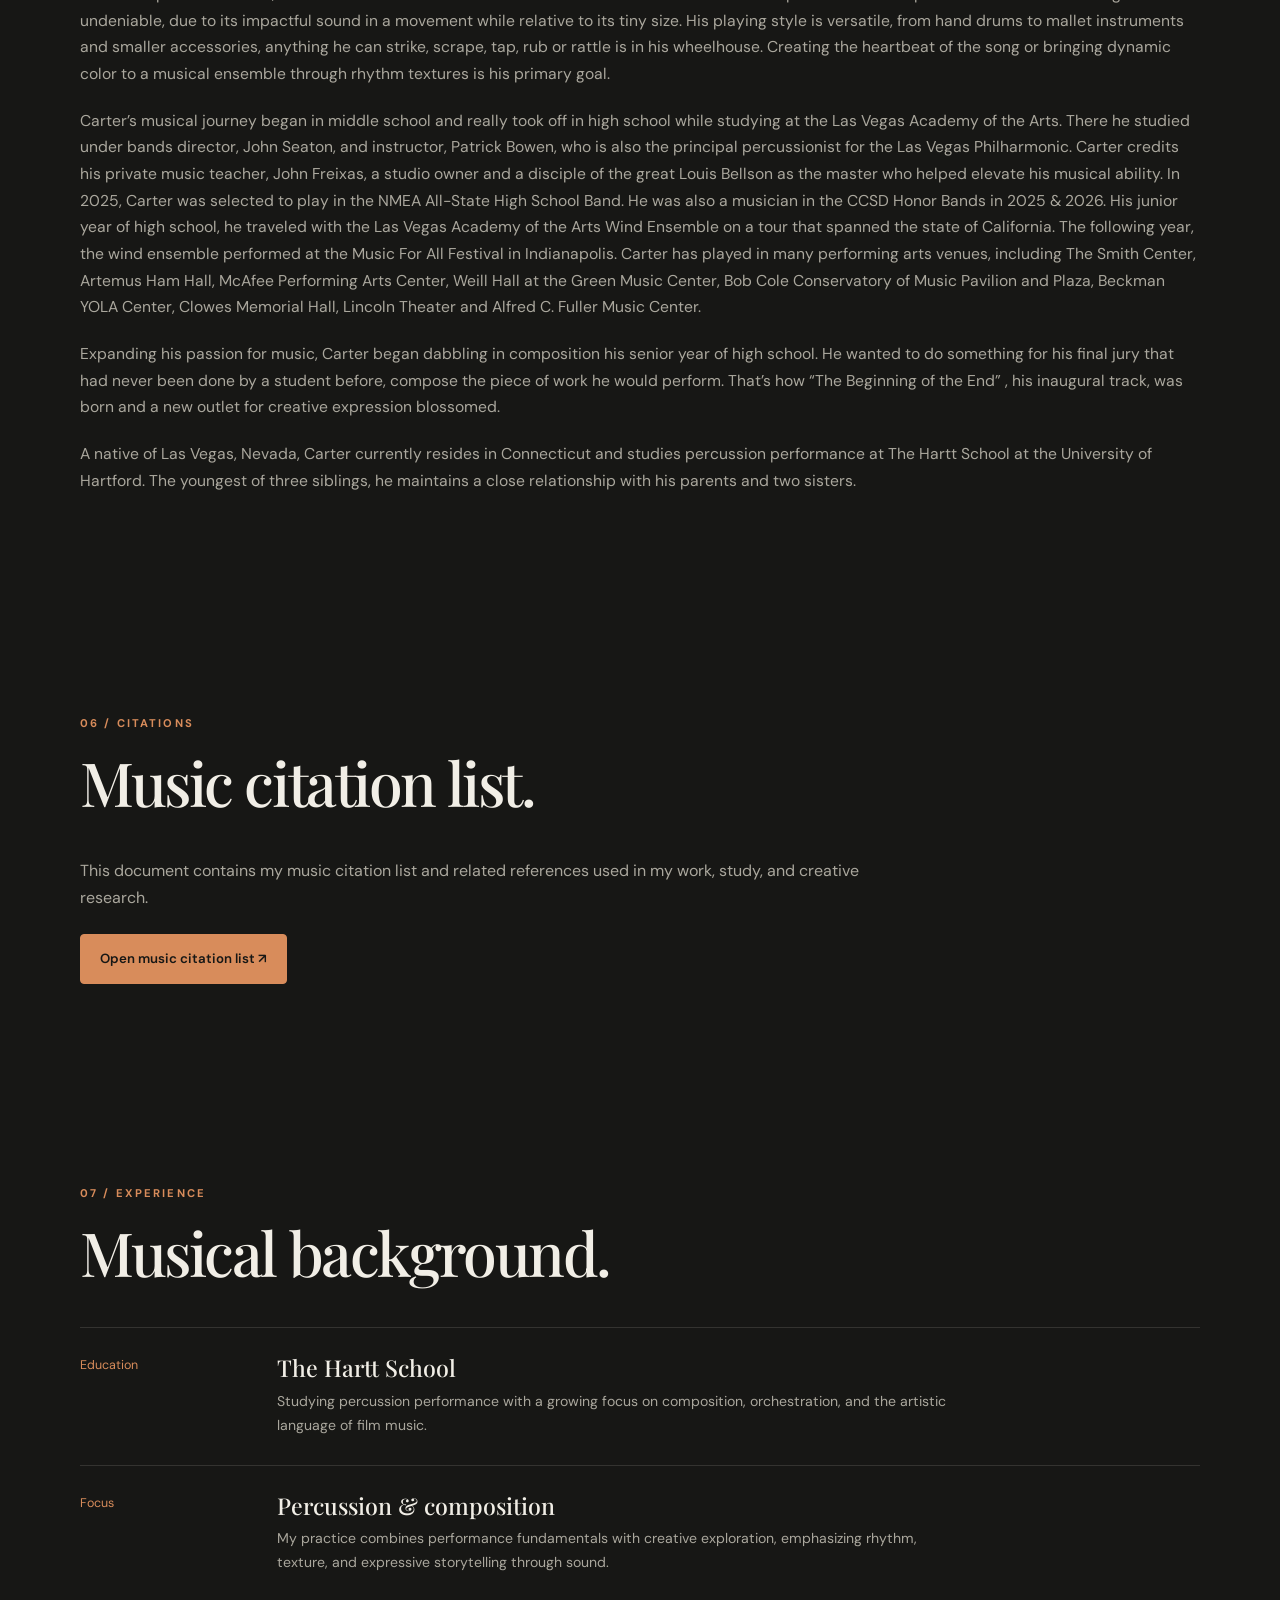
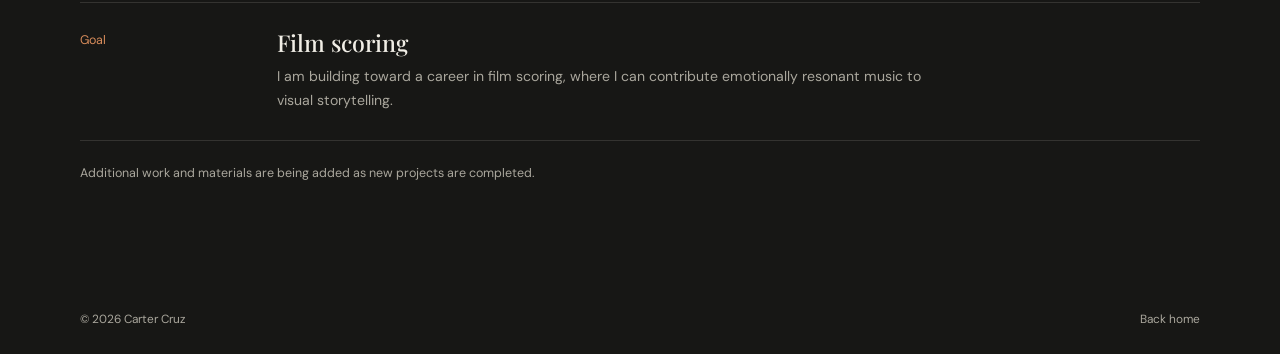
==== commit 95c2f60a: "Revise biography content for Carter Cruz Updated the biography of Carter Cruz to include more detail" ====
--- a/about.html
+++ b/about.html
@@ -86,13 +86,17 @@
   </div>
 
   <div class="about-copy biography-copy">
-    <p>Just like a piece of fine art, Carter Cruz strives to create music that evokes emotion. As a trained percussionist his professed love for the triangle is undeniable, due to its impactful sound and ability to brighten a musical passage with a subtle touch.</p>
-
-    <p>Carter’s musical journey began in middle school and really took off in high school while studying at the Las Vegas Academy of the Arts. There he studied under bands director, John Seaton, who introduced him to the expressive potential of performance and taught him the value of disciplined artistry.</p>
-
-    <p>Expanding his passion for music, Carter began dabbling in composition his senior year of high school. He wanted to do something for his final jury that had never been done by a student before, and he embraced that challenge as a way to grow creatively.</p>
-
-    <p>A native of Las Vegas, Nevada, Carter currently resides in Connecticut and studies percussion performance at The Hartt School at the University of Hartford. The youngest of three siblings, Carter draws influence from both his family and his surrounding musical communities as he continues to grow as an artist.</p>
+    <p>Just like a piece of fine art, Carter Cruz strives to create music that evokes emotion. As a trained percussionist his professed love for the triangle is undeniable, due to its impactful sound in a movement while relative to its tiny size. His playing style is versatile, from hand drums to mallet instruments and smaller accessories, anything he can strike, scrape, tap, rub or rattle is in his wheelhouse. Creating the heartbeat of the song or bringing dynamic color to a musical ensemble through rhythm textures is his primary goal. 
+</p>
+
+    <p>Carter’s musical journey began in middle school and really took off in high school while studying at the Las Vegas Academy of the Arts. There he studied under bands director, John Seaton, and instructor, Patrick Bowen, who is also the principal percussionist for the Las Vegas Philharmonic. Carter credits his private music teacher, John Freixas, a studio owner and a disciple of the great Louis Bellson as the master who helped elevate his musical ability. In 2025, Carter was selected to play in the NMEA All-State High School Band. He was also a musician in the CCSD Honor Bands in 2025 & 2026. His junior year of high school, he traveled with the Las Vegas Academy of the Arts Wind Ensemble on a tour that spanned the state of California. The following year, the wind ensemble performed at the Music For All Festival in Indianapolis. Carter has played in many performing arts venues, including The Smith Center, Artemus Ham Hall, McAfee Performing Arts Center, Weill Hall at the Green Music Center, Bob Cole Conservatory of Music Pavilion and Plaza, Beckman YOLA Center, Clowes Memorial Hall, Lincoln Theater and Alfred C. Fuller Music Center.
+</p>
+
+    <p>Expanding his passion for music, Carter began dabbling in composition his senior year of high school. He wanted to do something for his final jury that had never been done by a student before, compose the piece of work he would perform. That’s how “The Beginning of the End” , his inaugural track, was born and a new outlet for creative expression blossomed.  
+</p>
+
+    <p>A native of Las Vegas, Nevada, Carter currently resides in Connecticut and studies percussion performance at The Hartt School at the University of Hartford. The youngest of three siblings, he maintains a close relationship with his parents and two sisters.
+</p>
   </div>
 </section>
 
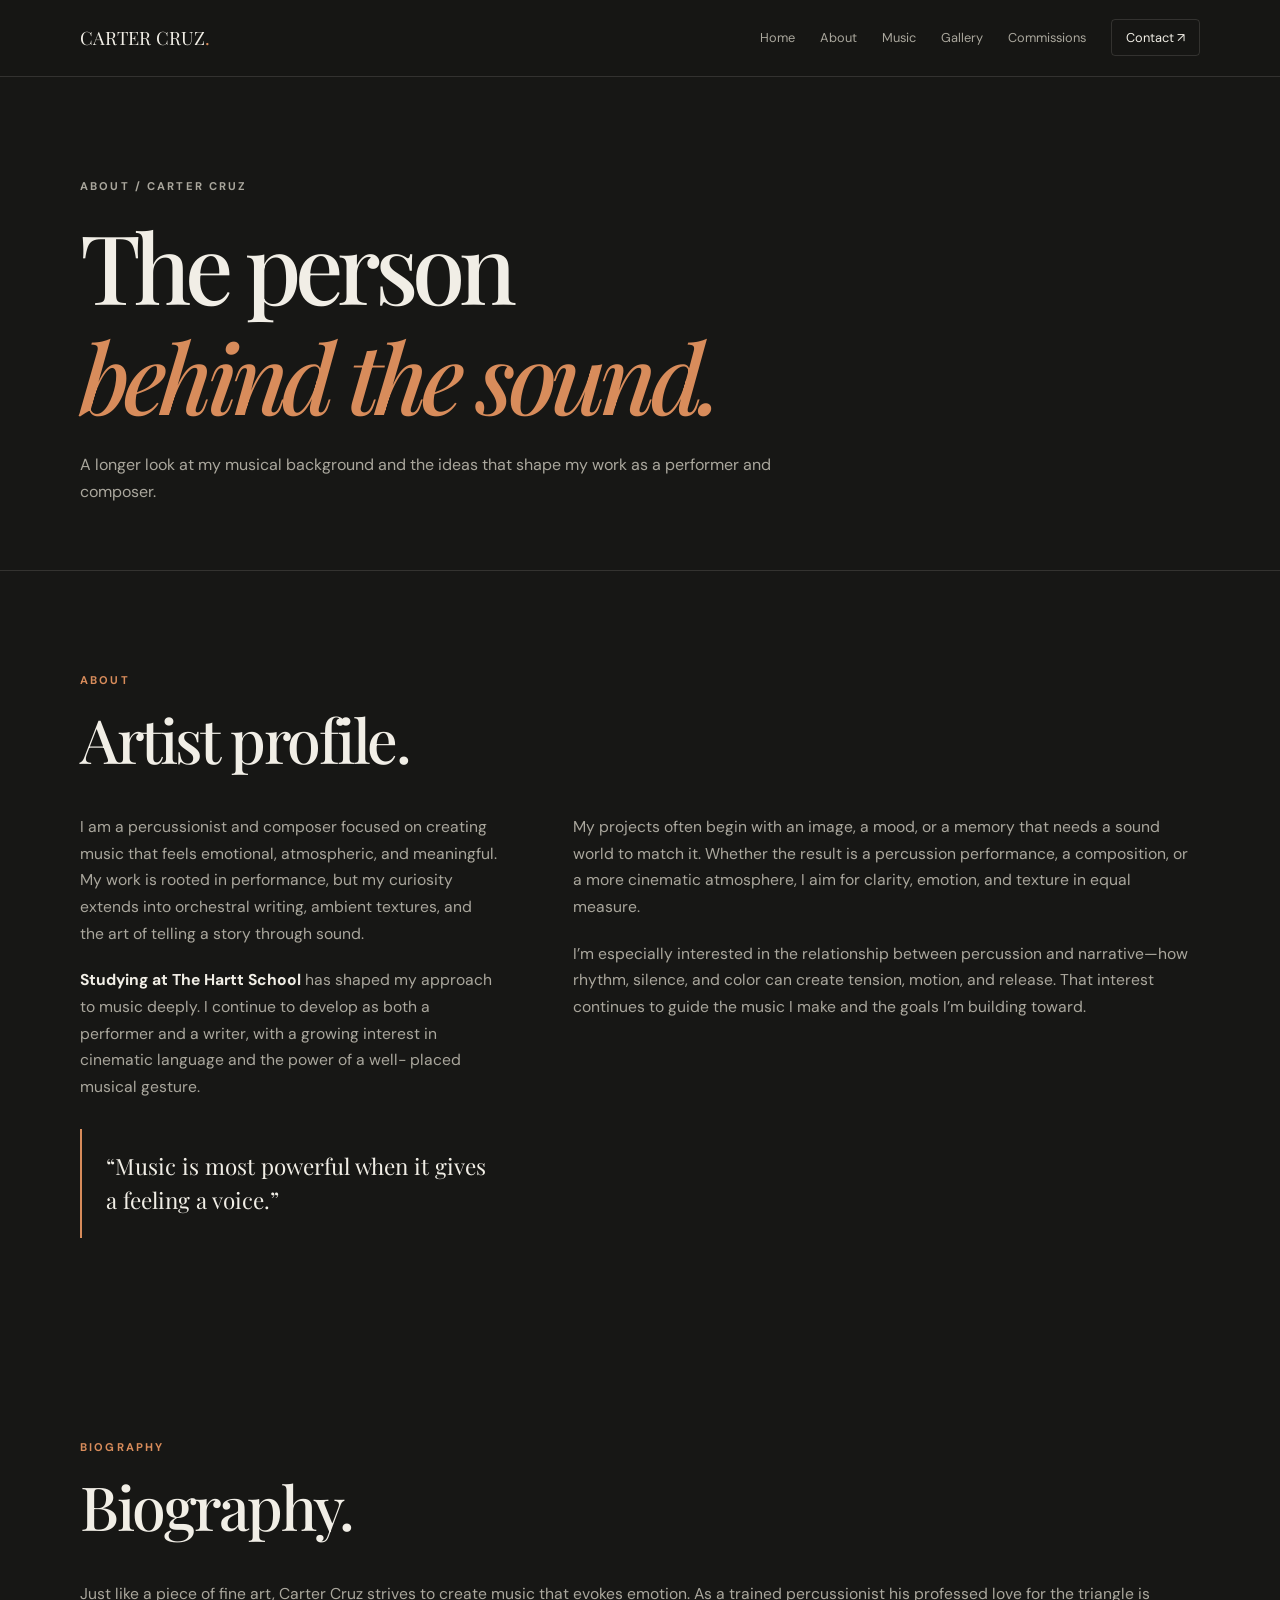
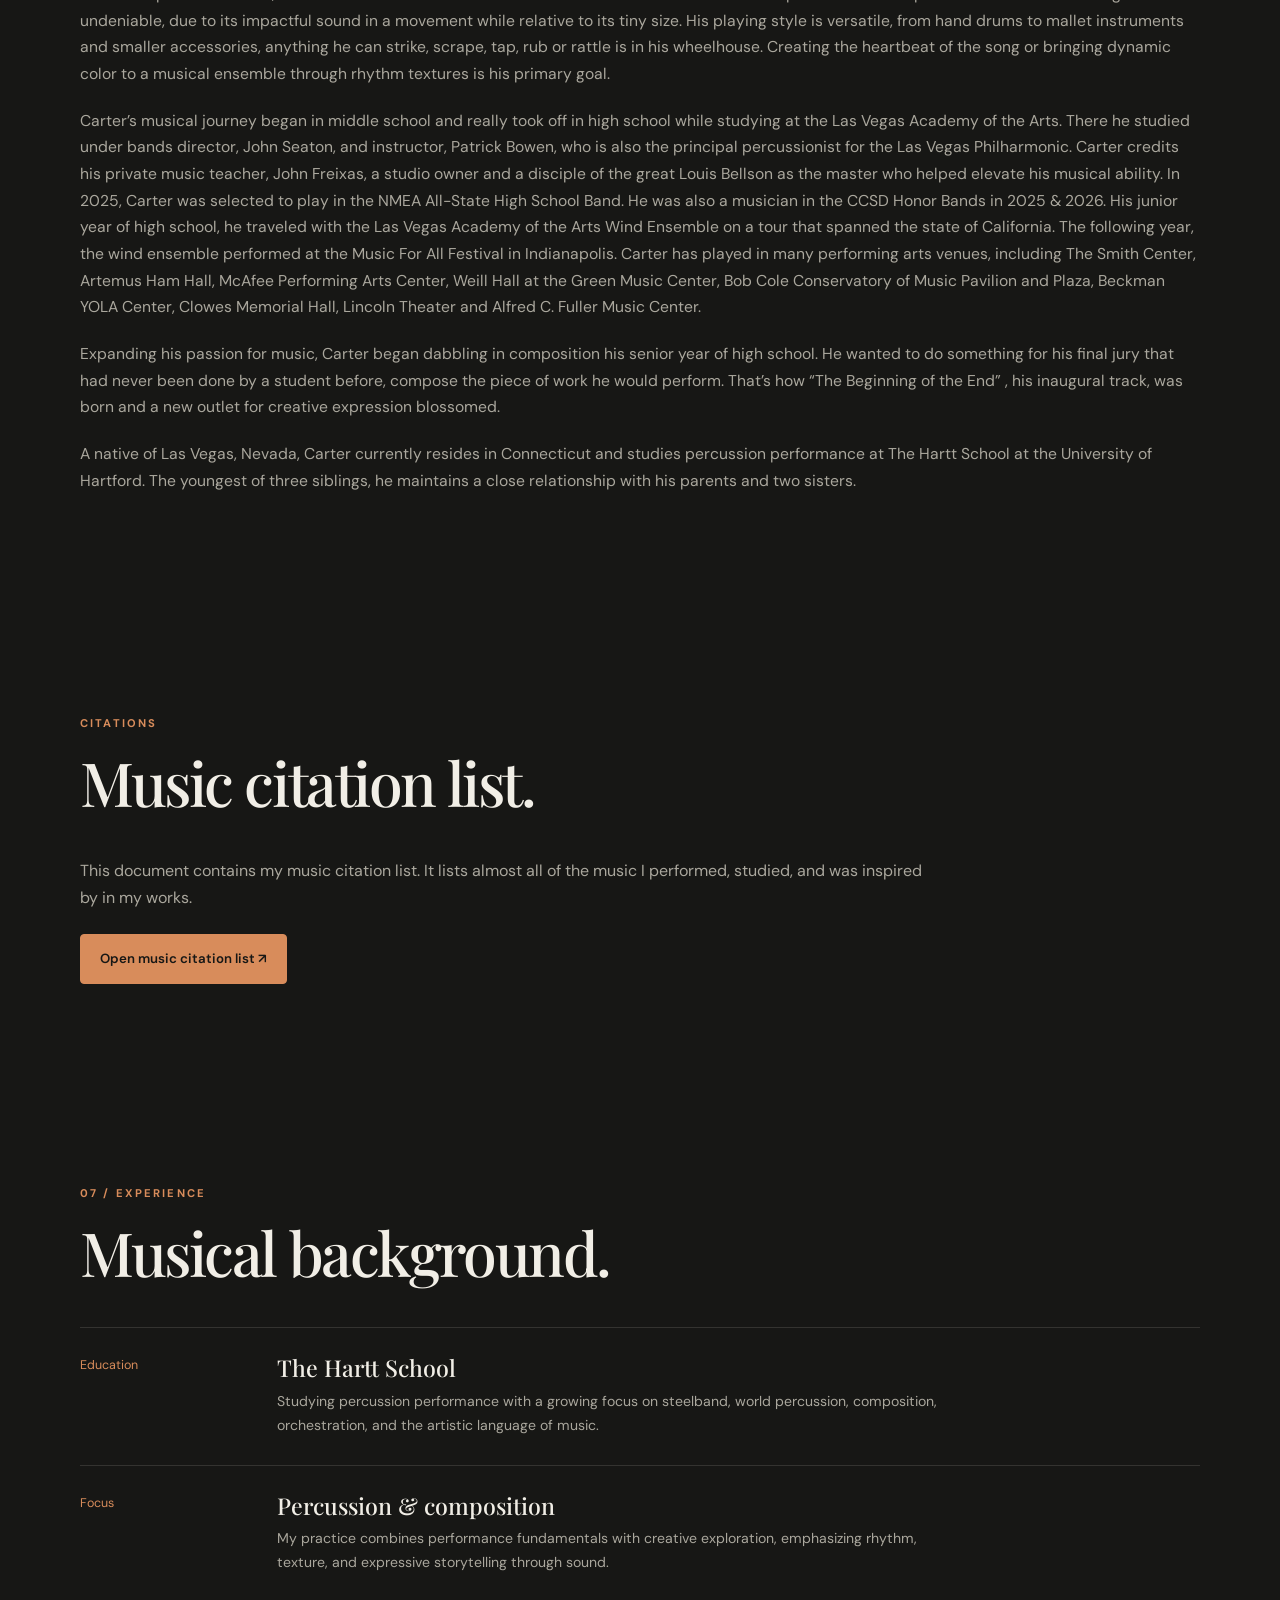
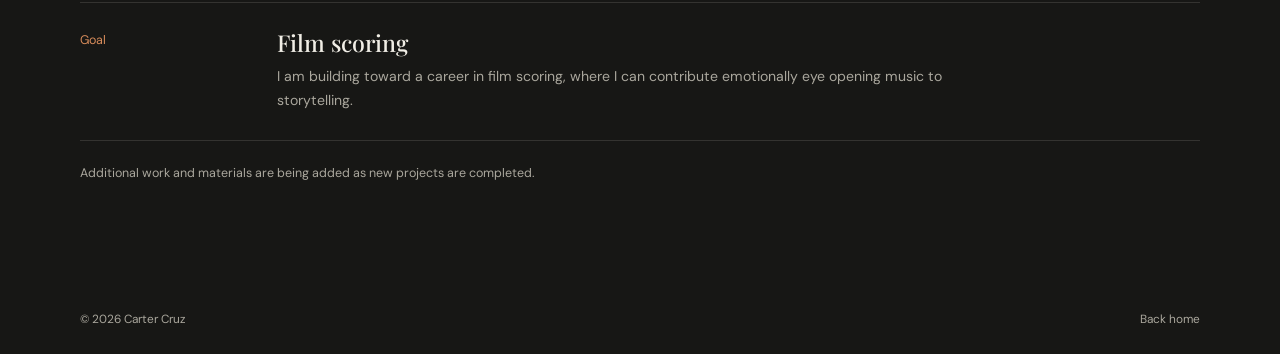
==== commit 6345801b: "Revise text in about.html for improved clarity Updated text in the about section, biography, citatio" ====
--- a/about.html
+++ b/about.html
@@ -35,7 +35,7 @@
 <section class="section container" id="about">
       <div class="section-heading">
         <div>
-          <p class="eyebrow">04 / About</p>
+          <p class="eyebrow"> About</p>
           <h2>Artist profile.</h2>
         </div>
       </div>
@@ -80,7 +80,7 @@
 <section class="section container" id="biography">
   <div class="section-heading">
     <div>
-      <p class="eyebrow">05 / Biography</p>
+      <p class="eyebrow"> Biography</p>
       <h2>Biography.</h2>
     </div>
   </div>
@@ -103,15 +103,15 @@
 <section class="section container" id="citations">
   <div class="section-heading">
     <div>
-      <p class="eyebrow">06 / Citations</p>
+      <p class="eyebrow">Citations</p>
       <h2>Music citation list.</h2>
     </div>
   </div>
 
   <div class="page-copy">
     <p>
-      This document contains my music citation list and related references used in my work,
-      study, and creative research.
+      This document contains my music citation list. It lists almost all of 
+      the music I performed, studied, and was inspired by in my works. 
     </p>
 
     <div class="button-row" style="margin-top: 18px;">
@@ -132,7 +132,7 @@
       <div class="section-heading">
         <div>
           <p class="eyebrow">07 / Experience</p>
-          <h2>Musical background.</h2>
+          <h2> Musical background.</h2>
         </div>
       </div>
 
@@ -142,8 +142,8 @@
           <div>
             <h3>The Hartt School</h3>
             <p>
-              Studying percussion performance with a growing focus on composition,
-              orchestration, and the artistic language of film music.
+              Studying percussion performance with a growing focus on steelband, world percussion, composition,
+              orchestration, and the artistic language of music.
             </p>
           </div>
         </div>
@@ -165,7 +165,7 @@
             <h3>Film scoring</h3>
             <p>
               I am building toward a career in film scoring, where I can contribute
-              emotionally resonant music to visual storytelling.
+              emotionally eye opening music to storytelling.
             </p>
           </div>
         </div>
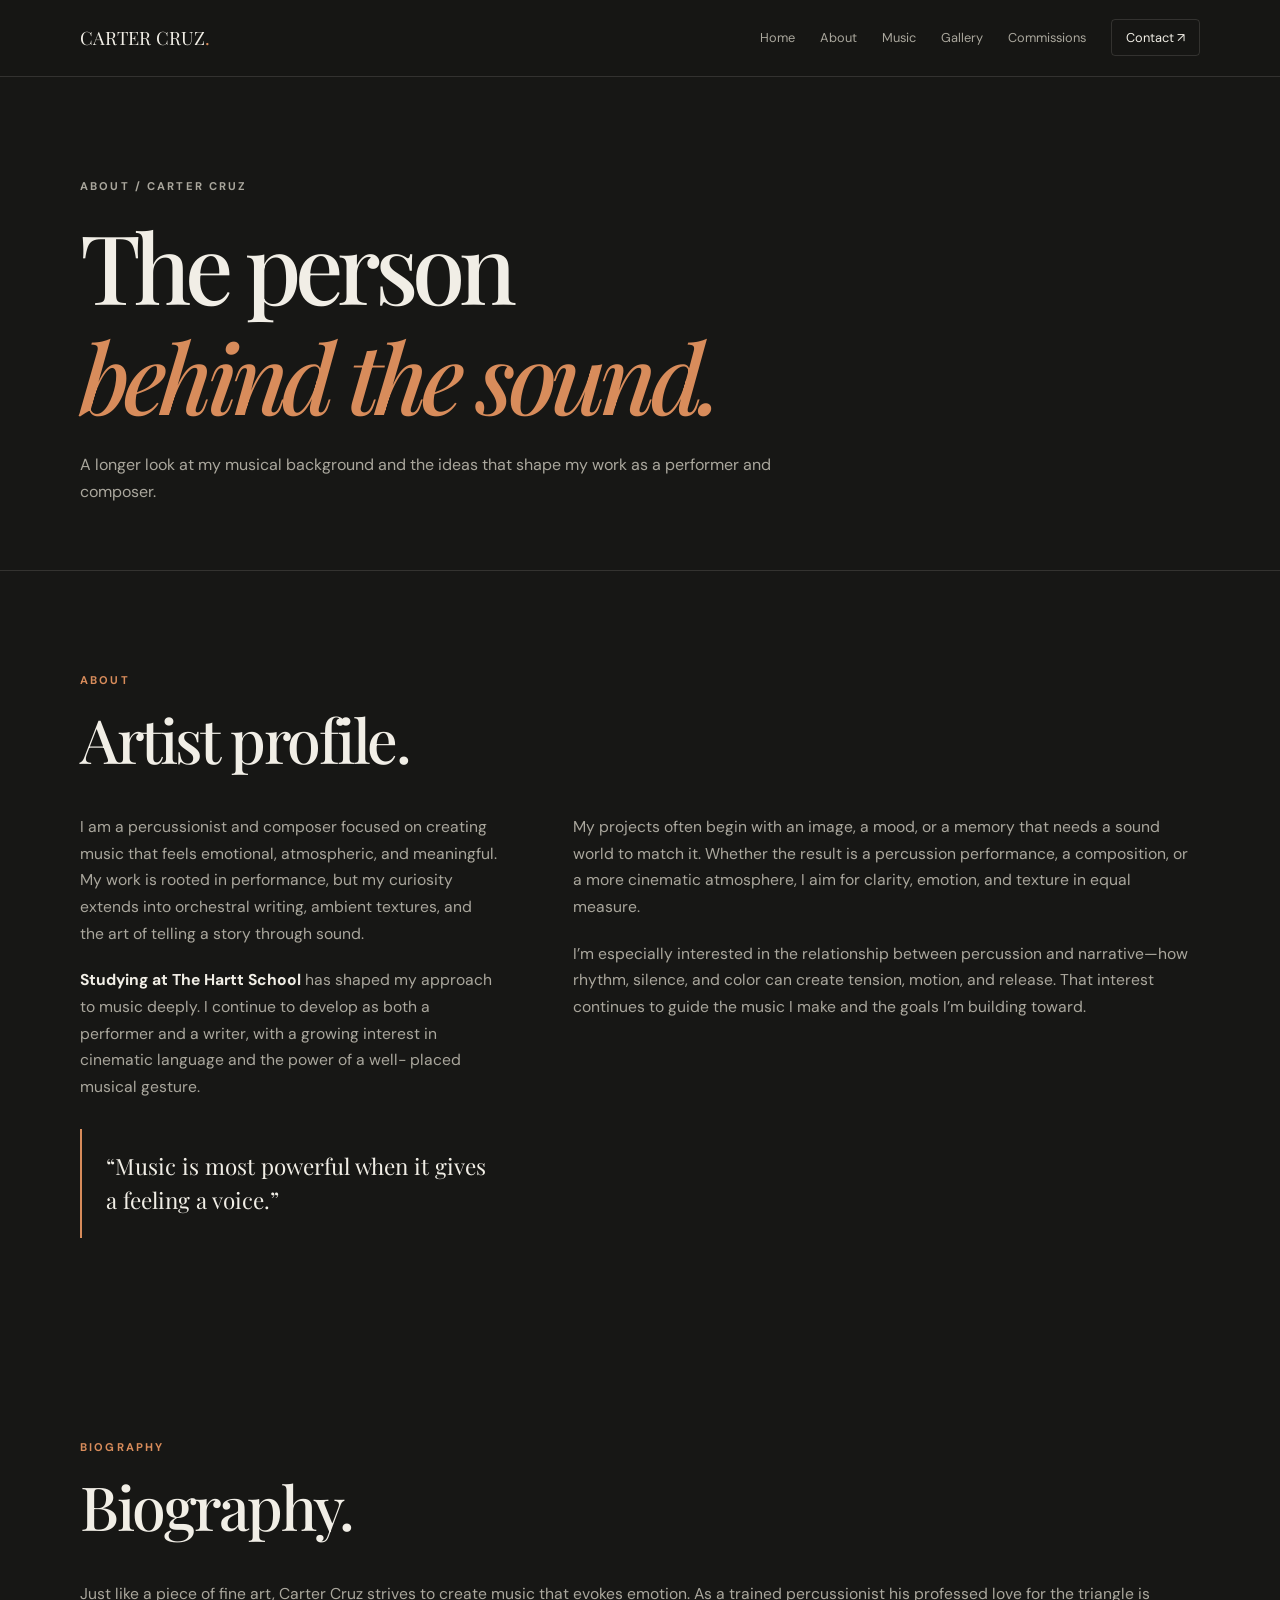
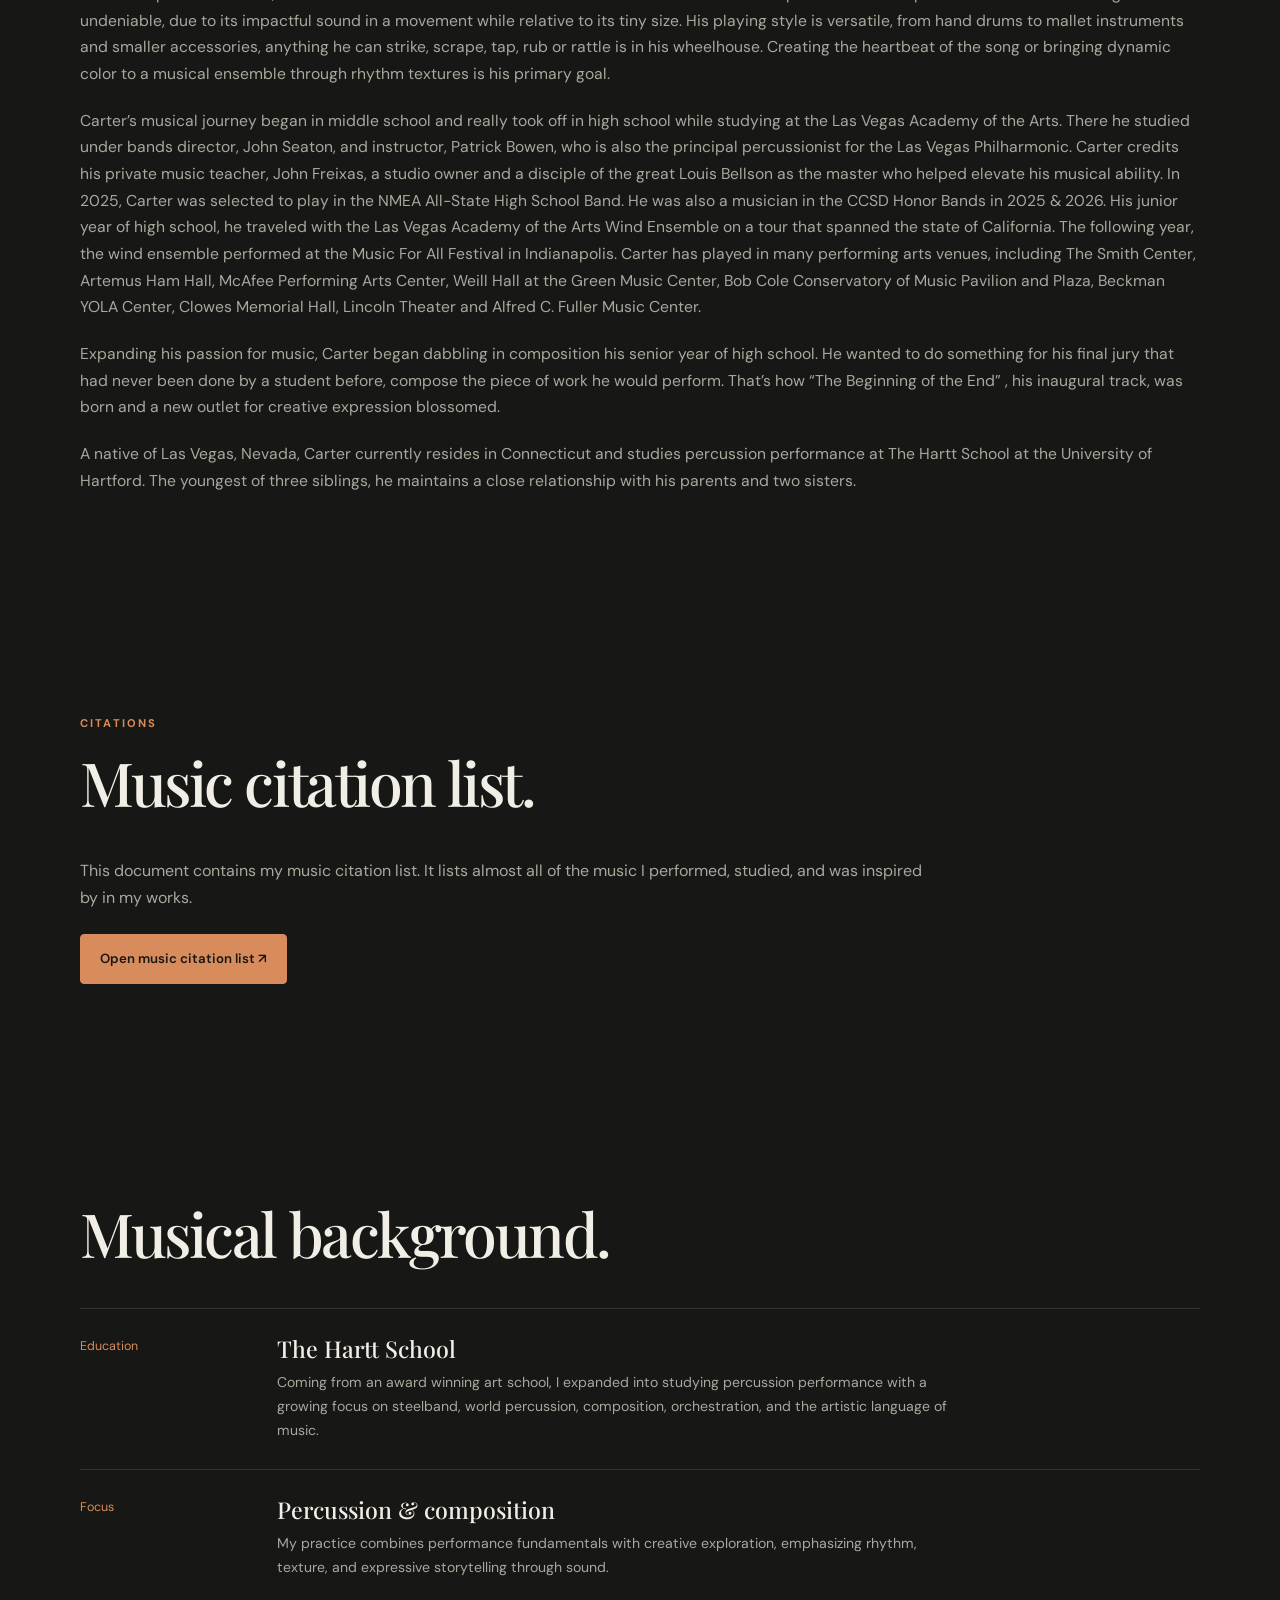
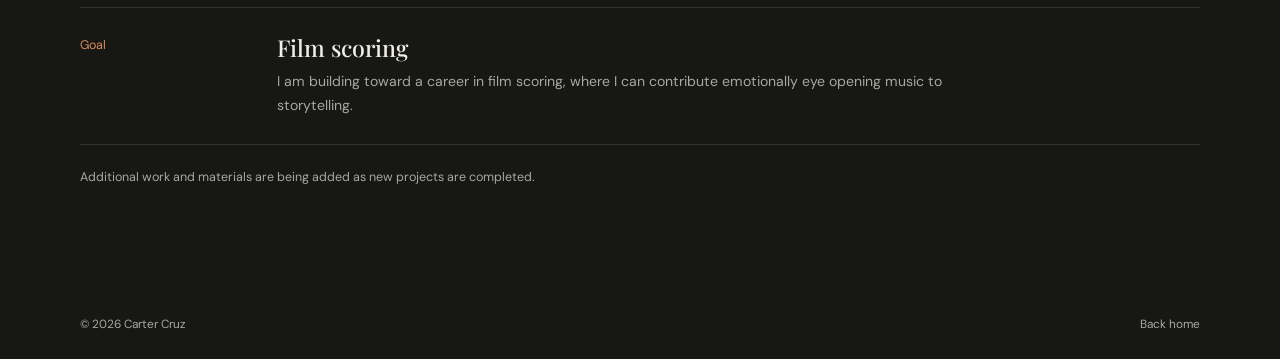
==== commit 35d153d5: "Revise experience section in about.html Updated experience section text for clarity and detail." ====
--- a/about.html
+++ b/about.html
@@ -131,7 +131,7 @@
 <section class="section container" id="experience">
       <div class="section-heading">
         <div>
-          <p class="eyebrow">07 / Experience</p>
+          <p class="eyebrow" Experience</p>
           <h2> Musical background.</h2>
         </div>
       </div>
@@ -142,7 +142,7 @@
           <div>
             <h3>The Hartt School</h3>
             <p>
-              Studying percussion performance with a growing focus on steelband, world percussion, composition,
+              Coming from an award winning art school, I expanded into studying percussion performance with a growing focus on steelband, world percussion, composition,
               orchestration, and the artistic language of music.
             </p>
           </div>
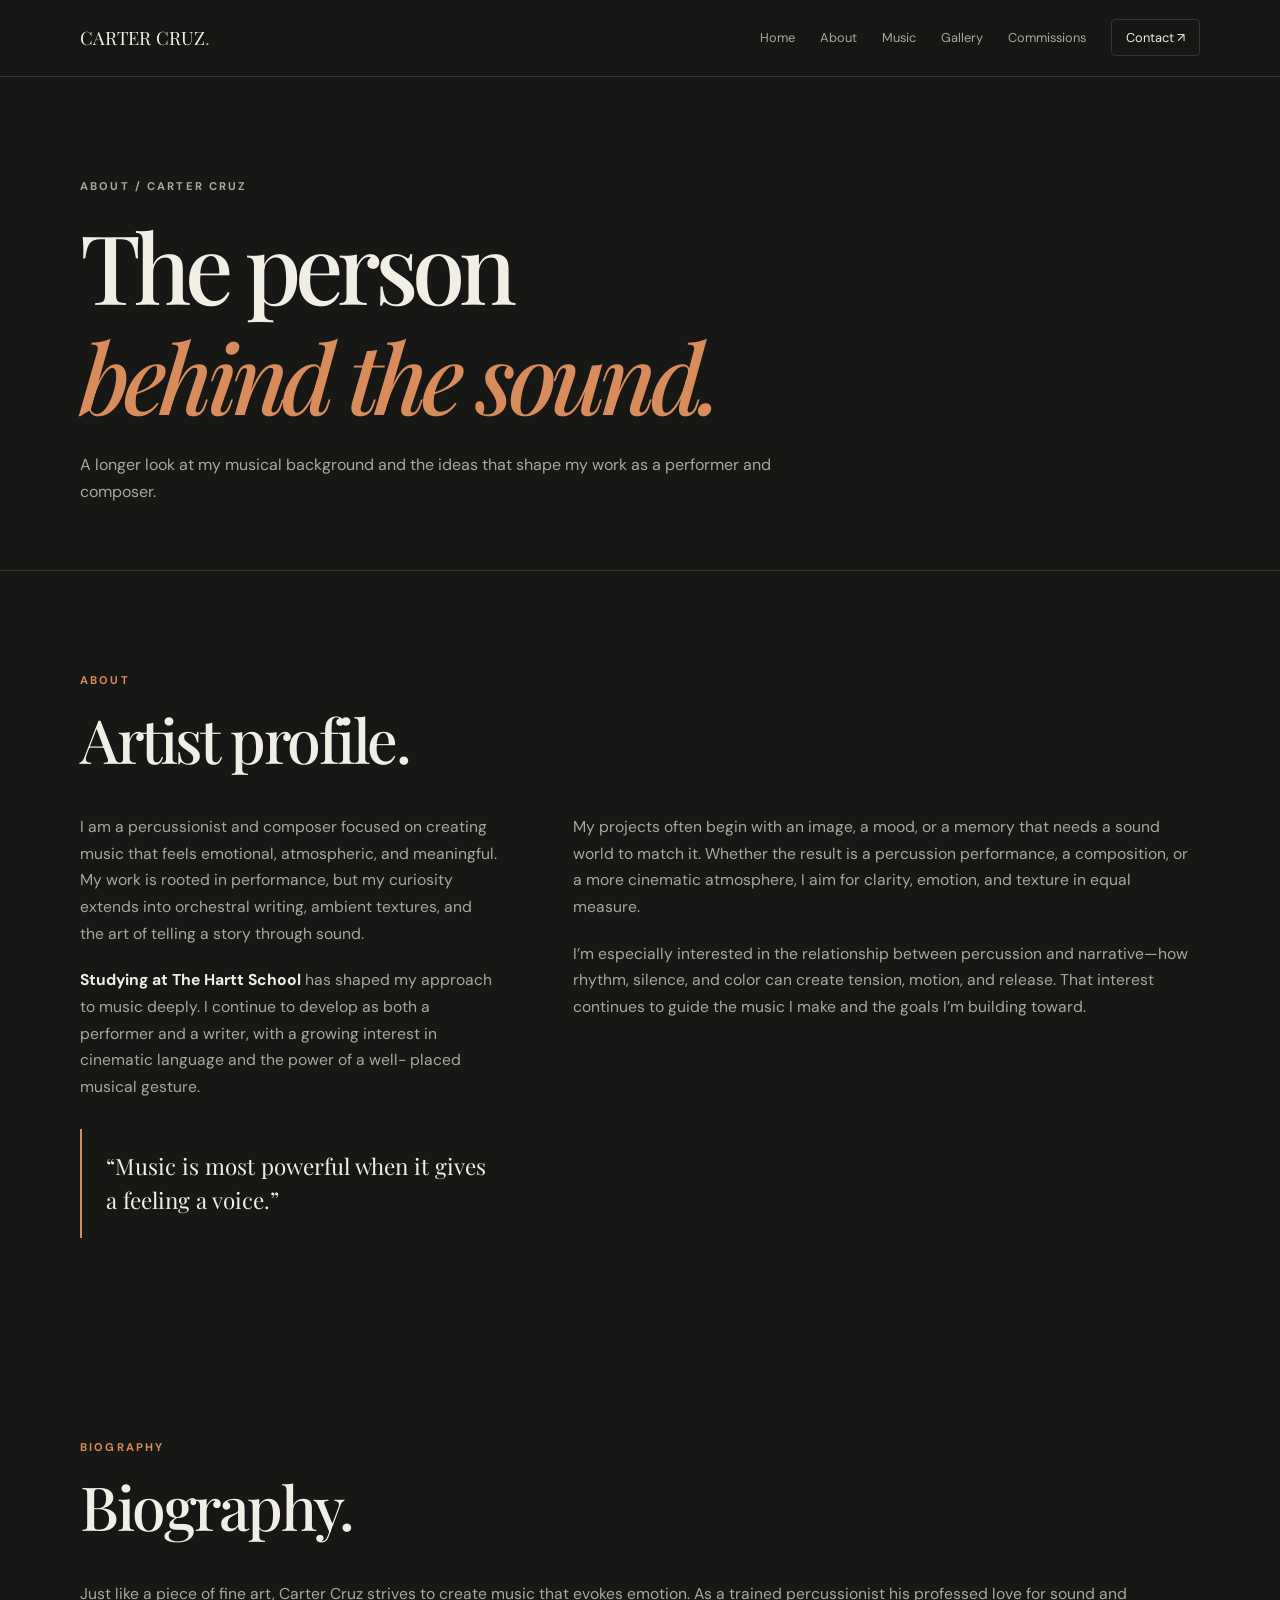
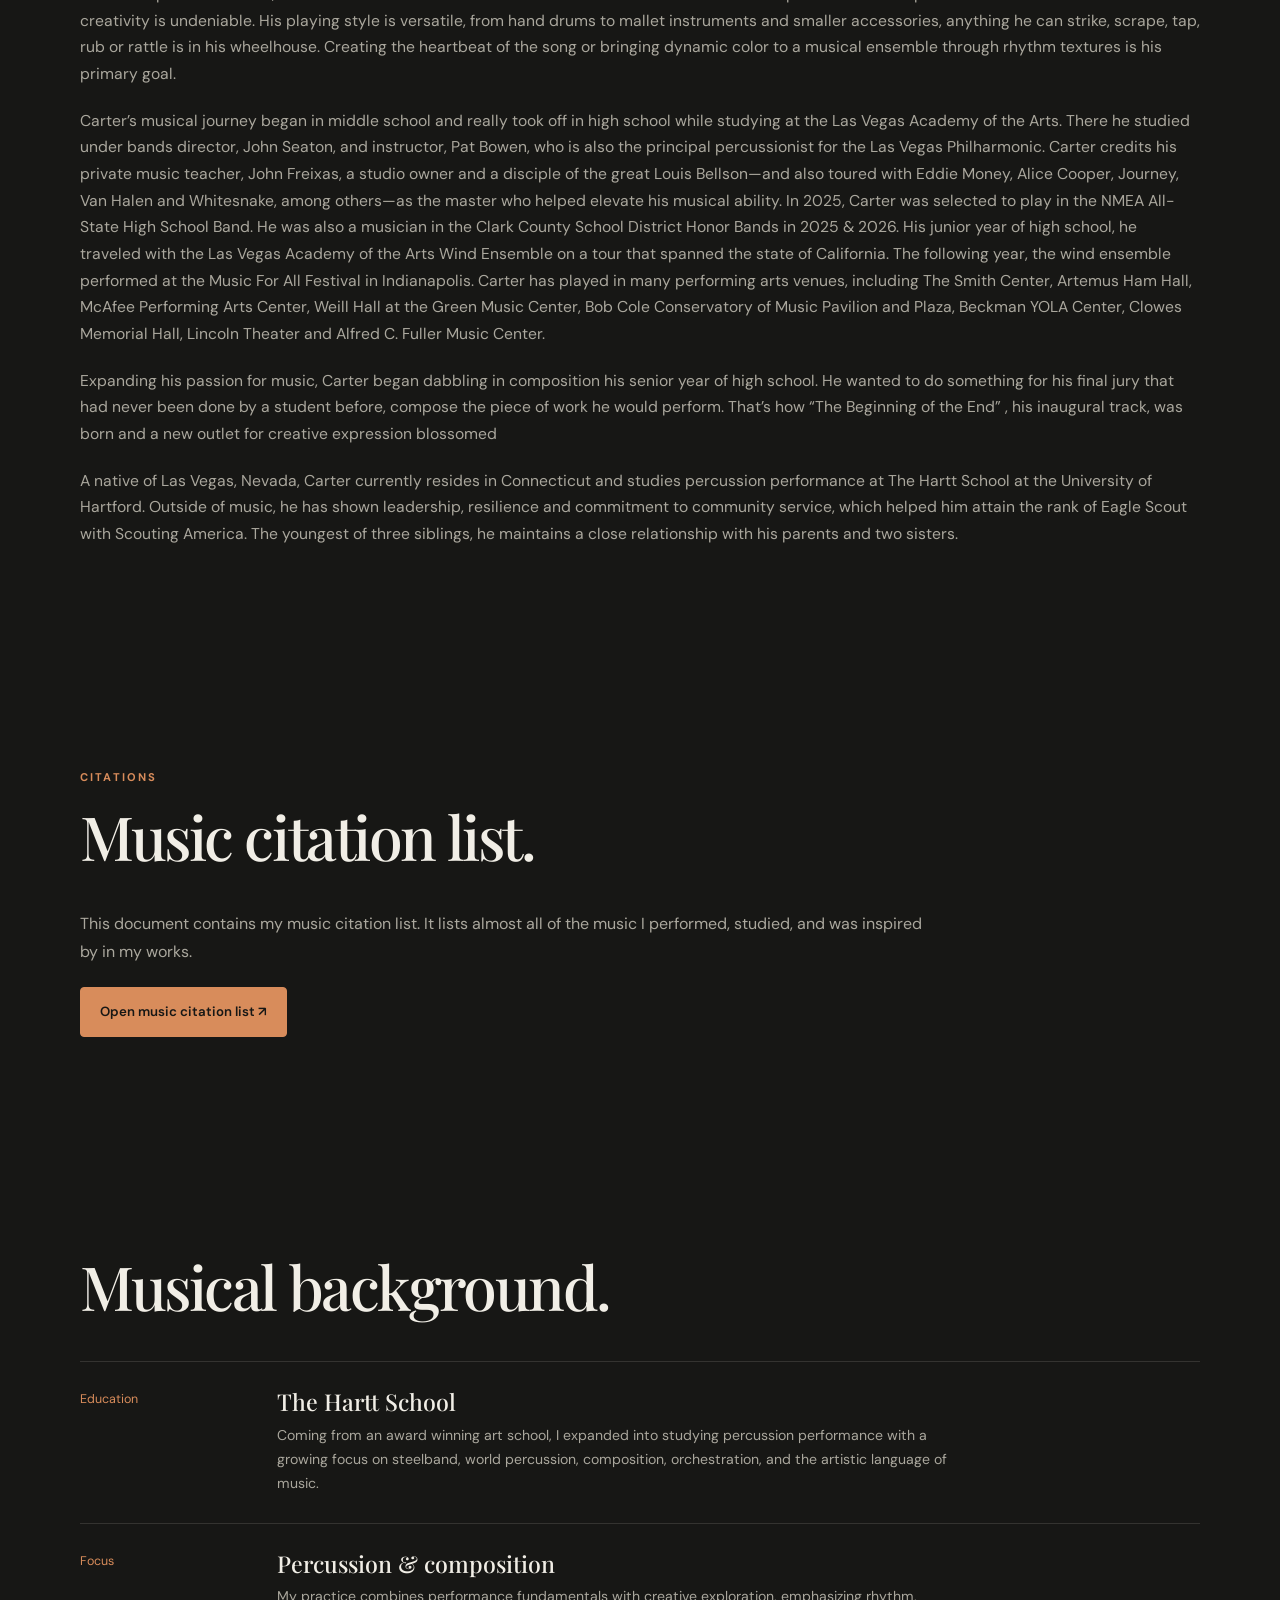
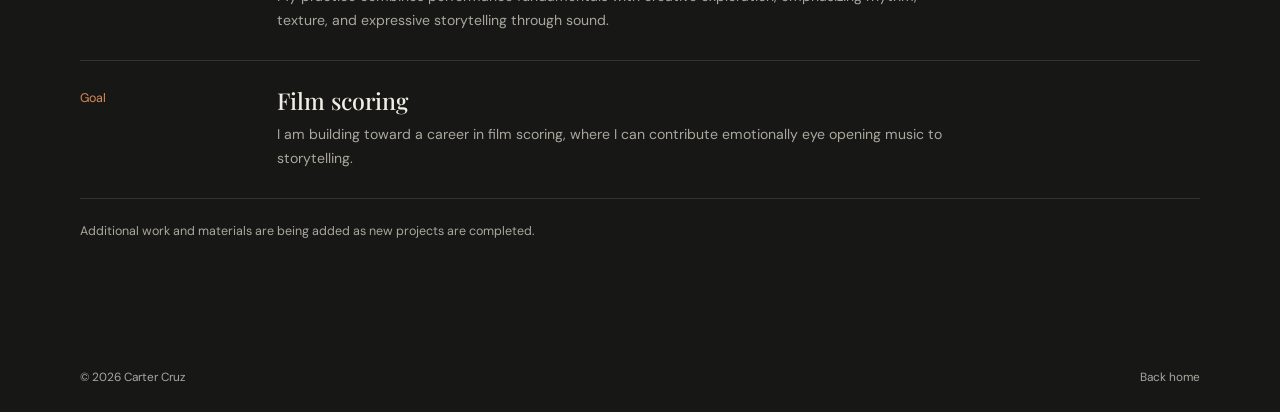
==== commit 3f68a10f: "Revise biography section for clarity and detail Updated biography to enhance clarity and detail abou" ====
--- a/about.html
+++ b/about.html
@@ -86,16 +86,16 @@
   </div>
 
   <div class="about-copy biography-copy">
-    <p>Just like a piece of fine art, Carter Cruz strives to create music that evokes emotion. As a trained percussionist his professed love for the triangle is undeniable, due to its impactful sound in a movement while relative to its tiny size. His playing style is versatile, from hand drums to mallet instruments and smaller accessories, anything he can strike, scrape, tap, rub or rattle is in his wheelhouse. Creating the heartbeat of the song or bringing dynamic color to a musical ensemble through rhythm textures is his primary goal. 
-</p>
-
-    <p>Carter’s musical journey began in middle school and really took off in high school while studying at the Las Vegas Academy of the Arts. There he studied under bands director, John Seaton, and instructor, Patrick Bowen, who is also the principal percussionist for the Las Vegas Philharmonic. Carter credits his private music teacher, John Freixas, a studio owner and a disciple of the great Louis Bellson as the master who helped elevate his musical ability. In 2025, Carter was selected to play in the NMEA All-State High School Band. He was also a musician in the CCSD Honor Bands in 2025 & 2026. His junior year of high school, he traveled with the Las Vegas Academy of the Arts Wind Ensemble on a tour that spanned the state of California. The following year, the wind ensemble performed at the Music For All Festival in Indianapolis. Carter has played in many performing arts venues, including The Smith Center, Artemus Ham Hall, McAfee Performing Arts Center, Weill Hall at the Green Music Center, Bob Cole Conservatory of Music Pavilion and Plaza, Beckman YOLA Center, Clowes Memorial Hall, Lincoln Theater and Alfred C. Fuller Music Center.
-</p>
-
-    <p>Expanding his passion for music, Carter began dabbling in composition his senior year of high school. He wanted to do something for his final jury that had never been done by a student before, compose the piece of work he would perform. That’s how “The Beginning of the End” , his inaugural track, was born and a new outlet for creative expression blossomed.  
-</p>
-
-    <p>A native of Las Vegas, Nevada, Carter currently resides in Connecticut and studies percussion performance at The Hartt School at the University of Hartford. The youngest of three siblings, he maintains a close relationship with his parents and two sisters.
+    <p>Just like a piece of fine art, Carter Cruz strives to create music that evokes emotion. As a trained percussionist his professed love for sound and creativity is undeniable. His playing style is versatile, from hand drums to mallet instruments and smaller accessories, anything he can strike, scrape, tap, rub or rattle is in his wheelhouse. Creating the heartbeat of the song or bringing dynamic color to a musical ensemble through rhythm textures is his primary goal. 
+</p>
+
+    <p>Carter’s musical journey began in middle school and really took off in high school while studying at the Las Vegas Academy of the Arts. There he studied under bands director, John Seaton, and instructor, Pat Bowen, who is also the principal percussionist for the Las Vegas Philharmonic. Carter credits his private music teacher, John Freixas, a studio owner and a disciple of the great Louis Bellson—and also toured with Eddie Money, Alice Cooper, Journey, Van Halen and Whitesnake, among others—as the master who helped elevate his musical ability. In 2025, Carter was selected to play in the NMEA All-State High School Band. He was also a musician in the Clark County School District Honor Bands in 2025 & 2026. His junior year of high school, he traveled with the Las Vegas Academy of the Arts Wind Ensemble on a tour that spanned the state of California. The following year, the wind ensemble performed at the Music For All Festival in Indianapolis. Carter has played in many performing arts venues, including The Smith Center, Artemus Ham Hall, McAfee Performing Arts Center, Weill Hall at the Green Music Center, Bob Cole Conservatory of Music Pavilion and Plaza, Beckman YOLA Center, Clowes Memorial Hall, Lincoln Theater and Alfred C. Fuller Music Center.
+</p>
+
+    <p>Expanding his passion for music, Carter began dabbling in composition his senior year of high school. He wanted to do something for his final jury that had never been done by a student before, compose the piece of work he would perform. That’s how “The Beginning of the End” , his inaugural track, was born and a new outlet for creative expression blossomed
+</p>
+
+    <p>A native of Las Vegas, Nevada, Carter currently resides in Connecticut and studies percussion performance at The Hartt School at the University of Hartford. Outside of music, he has shown leadership, resilience and commitment to community service, which helped him attain the rank of Eagle Scout with Scouting America. The youngest of three siblings, he maintains a close relationship with his parents and two sisters. 
 </p>
   </div>
 </section>
